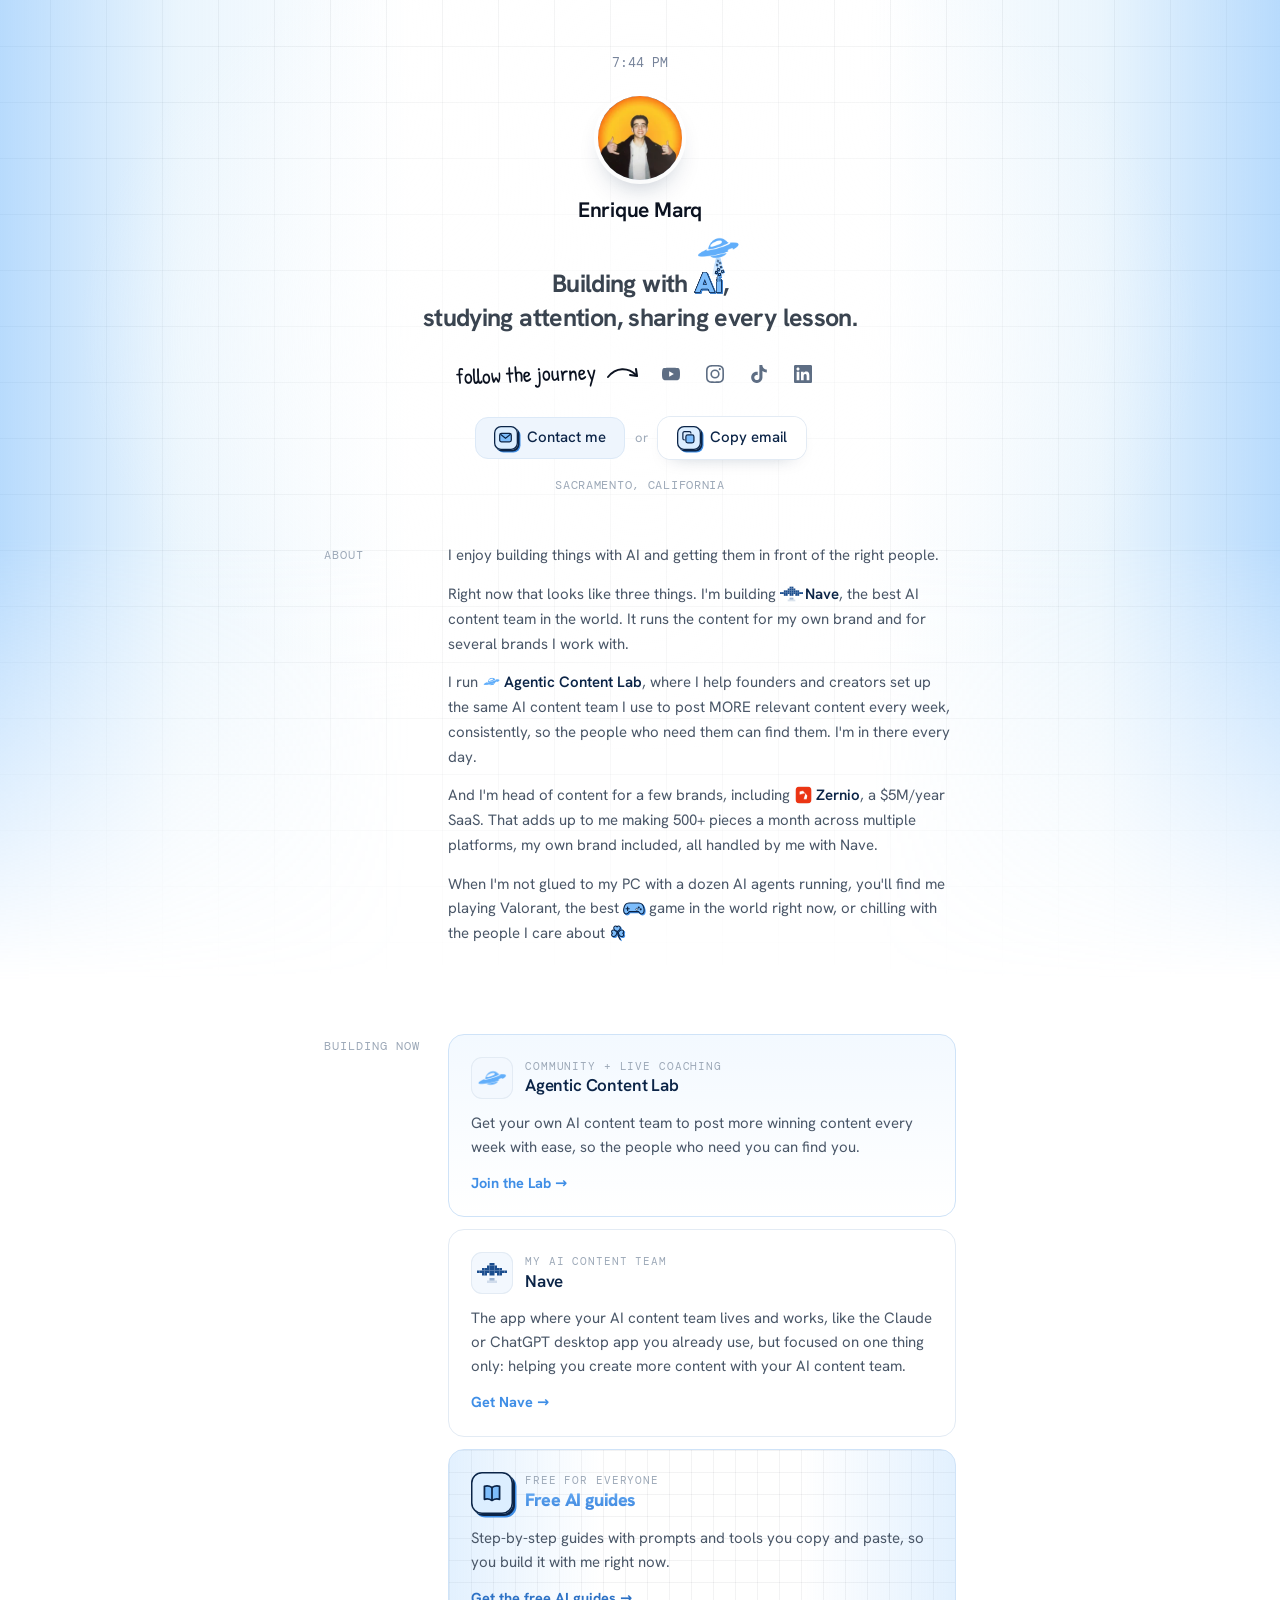
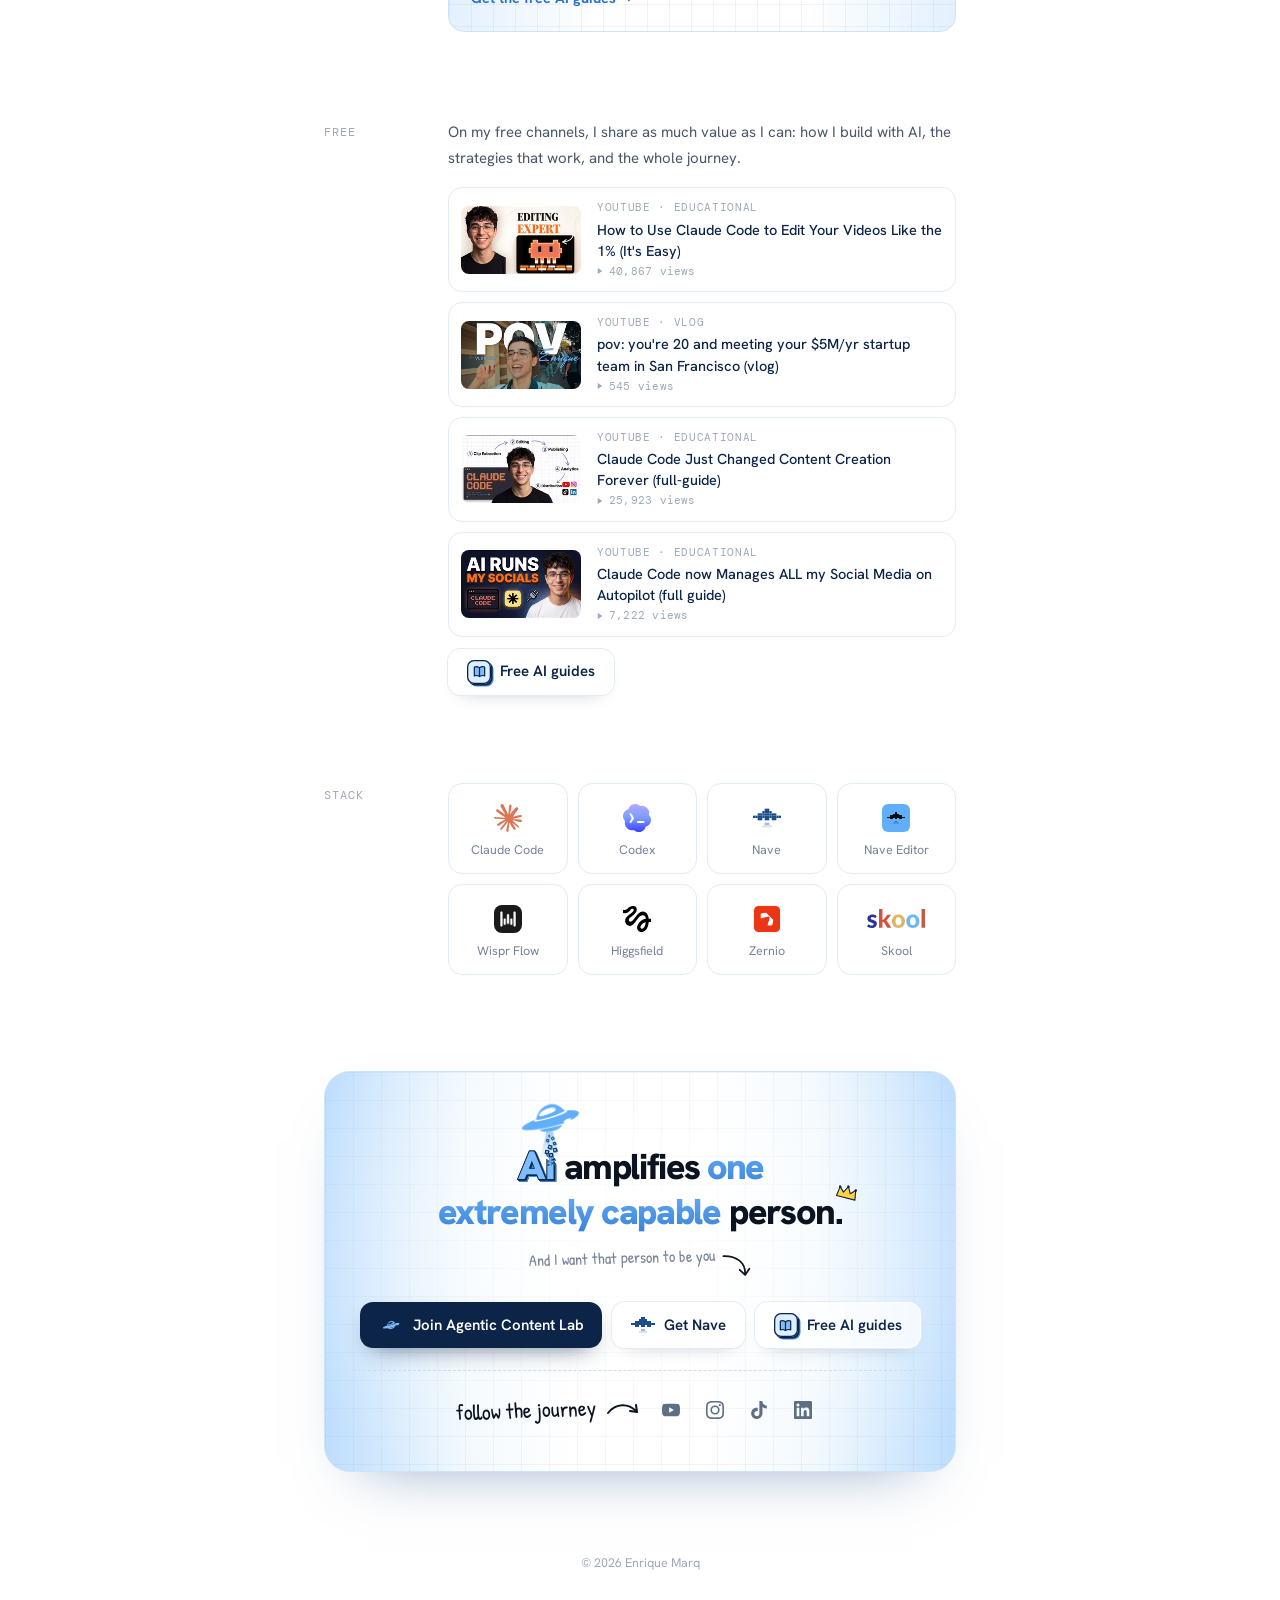
==== index.html @ 8b3e426c "enriquemarq.com: the Lab ship takes the I of AI in the closing line too Co-Authored-By: Claude Opus " ====
<!doctype html>
<html lang="en">
<head>
<meta charset="utf-8">
<meta name="viewport" content="width=device-width,initial-scale=1">
<title>Enrique Marq</title>
<meta name="description" content="I build AI content teams that help founders and creators post more winning content, so the people who need them can find them.">
<link rel="canonical" href="https://enriquemarq.com/">
<meta property="og:type" content="website">
<meta property="og:url" content="https://enriquemarq.com/">
<meta property="og:title" content="Enrique Marq">
<meta property="og:description" content="I build AI content teams that help founders and creators post more winning content, so the people who need them can find them.">
<meta property="og:image" content="https://enriquemarq.com/assets/share.jpg">
<meta property="og:image:width" content="1200">
<meta property="og:image:height" content="630">
<meta name="twitter:card" content="summary_large_image">
<meta name="theme-color" content="#E2F0FF">
<link rel="icon" type="image/svg+xml" href="/assets/nave-mark.svg">
<link rel="preload" href="/assets/fonts/hanken-grotesk-var.woff2" as="font" type="font/woff2" crossorigin>
<style>
@font-face{font-family:"Hanken Grotesk";src:url(/assets/fonts/hanken-grotesk-var.woff2) format("woff2");font-weight:100 900;font-display:swap}
@font-face{font-family:"DM Mono";src:url(/assets/fonts/dm-mono-400.woff2) format("woff2");font-weight:400;font-display:swap}
@font-face{font-family:"Patrick Hand";src:url(/assets/fonts/patrick-hand.woff2) format("woff2");font-weight:400;font-display:swap}
:root{--ink:#0B2447;--dark:#0B1220;--text:#4A5768;--soft:#76839A;--faint:#9DA9B8;--line:#E3EBF4;--wash:#F3F8FE;--blue:#3F8EE6;--sky:#7DBDFB;--lab:#61AEFA;
  --sans:"Hanken Grotesk",system-ui,-apple-system,"Segoe UI",Arial,sans-serif;--mono:"DM Mono",ui-monospace,Consolas,monospace;--hand:"Patrick Hand","Segoe Print",cursive}
*{box-sizing:border-box}
html{-webkit-text-size-adjust:100%}
/* his banner's look: a white grid, his blue coming in from both sides, white in the middle */
body{margin:0;color:var(--text);font:400 15px/1.7 var(--sans);-webkit-font-smoothing:antialiased;background:#fff}
.sky{position:absolute;inset:0 0 auto 0;height:980px;pointer-events:none;z-index:-1;
  background:radial-gradient(ellipse 560px 420px at 50% 330px,rgba(255,255,255,.96),rgba(255,255,255,0) 100%),
  linear-gradient(90deg,rgba(125,189,251,.55) 0%,rgba(172,216,247,.25) 14%,rgba(255,255,255,0) 32%,rgba(255,255,255,0) 68%,rgba(172,216,247,.25) 86%,rgba(125,189,251,.55) 100%),
  linear-gradient(rgba(11,18,32,.06) 1px,transparent 1px) 0 -10px/56px 56px,linear-gradient(90deg,rgba(11,18,32,.06) 1px,transparent 1px) -6px 0/56px 56px;
  -webkit-mask-image:linear-gradient(180deg,#000 55%,transparent 100%);mask-image:linear-gradient(180deg,#000 55%,transparent 100%)}
a{color:inherit}
img,svg{display:block}
p{margin:0}
ul{margin:0;padding:0;list-style:none}
h1,h2,h3{margin:0;font-weight:600;color:var(--ink)}
:focus-visible{outline:2px solid var(--blue);outline-offset:3px;border-radius:8px}
.skip{position:absolute;left:-999px;top:8px;background:var(--ink);color:#fff;padding:10px 14px;border-radius:10px;z-index:9}.skip:focus{left:8px}
.wrap{position:relative;max-width:680px;margin:0 auto;padding:52px 24px 40px}
.mono{font-family:var(--mono);font-size:12px;letter-spacing:.06em;text-transform:uppercase}

/* top */
.top{display:flex;flex-direction:column;align-items:center;text-align:center}
.time{min-height:20px;font-family:var(--mono);font-size:13px;color:var(--soft)}
.me{margin-top:22px;width:84px;height:84px;border-radius:50%;overflow:hidden;background:#cfe2f6;box-shadow:0 0 0 4px rgba(255,255,255,.9),0 14px 30px -14px rgba(11,36,71,.45)}
.me img{width:84px;height:84px;object-fit:cover}
.tagline{margin-top:44px;font-size:25px;line-height:1.35;font-weight:700;letter-spacing:-.025em;color:#3A4450;text-wrap:balance}
.tagline .ai{font-size:1.12em}
.tagline br.m{display:none}
.btn-soft{color:var(--ink);background:#EEF5FD;border:1px solid #DCE9F7}
.btn-soft:hover{background:#E3EFFC;transform:translateY(-1px)}
.acts-top .btn{height:42px;font-weight:500}
.acts-top .ico{width:15px;height:15px;fill:none;stroke:currentColor;stroke-width:1.5;stroke-linecap:round;stroke-linejoin:round;color:var(--soft)}
.or{font-size:13px;color:var(--faint)}
.name{margin-top:16px;font-size:21px;line-height:1.3;font-weight:650;letter-spacing:-.01em;color:var(--dark)}

/* the line, with the Lab's ship taking the I of AI apart */
h1.line{margin-top:58px;font-size:40px;font-weight:850;line-height:1.28;letter-spacing:-.04em;color:var(--dark);text-wrap:balance}
h1.line .soft{color:#3A4450;font-weight:750}
.ai{position:relative;display:inline-block;margin-left:.04em;font-size:1.08em;line-height:1}
.x3d{display:inline-block;font-weight:900;letter-spacing:-.005em;line-height:1;color:var(--sky);-webkit-text-stroke:.04em var(--ink);paint-order:stroke fill;
  filter:drop-shadow(.03em .03em 0 #0B2447) drop-shadow(.045em .045em 0 #3F8EE6) drop-shadow(.015em .015em 0 #0B2447)}
.x3d .i{display:inline-block;padding:0 .056em;margin:0 -.056em;-webkit-mask:url("data:image/svg+xml,%3Csvg%20xmlns%3D%22http%3A//www.w3.org/2000/svg%22%20viewBox%3D%220%200%2028%2093%22%20preserveAspectRatio%3D%22none%22%3E%3Cg%20fill%3D%22%23000%22%3E%3Crect%20x%3D%220%22%20y%3D%2246%22%20width%3D%2228%22%20height%3D%2247%22/%3E%3Crect%20x%3D%224%22%20y%3D%2218%22%20width%3D%224%22%20height%3D%224%22/%3E%3Crect%20x%3D%2212%22%20y%3D%2222%22%20width%3D%224%22%20height%3D%224%22/%3E%3Crect%20x%3D%2212%22%20y%3D%2226%22%20width%3D%224%22%20height%3D%224%22/%3E%3Crect%20x%3D%2216%22%20y%3D%2226%22%20width%3D%224%22%20height%3D%224%22/%3E%3Crect%20x%3D%224%22%20y%3D%2230%22%20width%3D%224%22%20height%3D%224%22/%3E%3Crect%20x%3D%2212%22%20y%3D%2230%22%20width%3D%224%22%20height%3D%224%22/%3E%3Crect%20x%3D%224%22%20y%3D%2234%22%20width%3D%224%22%20height%3D%224%22/%3E%3Crect%20x%3D%2212%22%20y%3D%2234%22%20width%3D%224%22%20height%3D%224%22/%3E%3Crect%20x%3D%2216%22%20y%3D%2234%22%20width%3D%224%22%20height%3D%224%22/%3E%3Crect%20x%3D%224%22%20y%3D%2238%22%20width%3D%224%22%20height%3D%224%22/%3E%3Crect%20x%3D%228%22%20y%3D%2238%22%20width%3D%224%22%20height%3D%224%22/%3E%3Crect%20x%3D%2212%22%20y%3D%2238%22%20width%3D%224%22%20height%3D%224%22/%3E%3Crect%20x%3D%2220%22%20y%3D%2238%22%20width%3D%224%22%20height%3D%224%22/%3E%3Crect%20x%3D%224%22%20y%3D%2242%22%20width%3D%224%22%20height%3D%224%22/%3E%3Crect%20x%3D%2212%22%20y%3D%2242%22%20width%3D%224%22%20height%3D%224%22/%3E%3Crect%20x%3D%2216%22%20y%3D%2242%22%20width%3D%224%22%20height%3D%224%22/%3E%3Crect%20x%3D%2220%22%20y%3D%2242%22%20width%3D%224%22%20height%3D%224%22/%3E%3C/g%3E%3C/svg%3E") 0 0/100% 100% no-repeat;mask:url("data:image/svg+xml,%3Csvg%20xmlns%3D%22http%3A//www.w3.org/2000/svg%22%20viewBox%3D%220%200%2028%2093%22%20preserveAspectRatio%3D%22none%22%3E%3Cg%20fill%3D%22%23000%22%3E%3Crect%20x%3D%220%22%20y%3D%2246%22%20width%3D%2228%22%20height%3D%2247%22/%3E%3Crect%20x%3D%224%22%20y%3D%2218%22%20width%3D%224%22%20height%3D%224%22/%3E%3Crect%20x%3D%2212%22%20y%3D%2222%22%20width%3D%224%22%20height%3D%224%22/%3E%3Crect%20x%3D%2212%22%20y%3D%2226%22%20width%3D%224%22%20height%3D%224%22/%3E%3Crect%20x%3D%2216%22%20y%3D%2226%22%20width%3D%224%22%20height%3D%224%22/%3E%3Crect%20x%3D%224%22%20y%3D%2230%22%20width%3D%224%22%20height%3D%224%22/%3E%3Crect%20x%3D%2212%22%20y%3D%2230%22%20width%3D%224%22%20height%3D%224%22/%3E%3Crect%20x%3D%224%22%20y%3D%2234%22%20width%3D%224%22%20height%3D%224%22/%3E%3Crect%20x%3D%2212%22%20y%3D%2234%22%20width%3D%224%22%20height%3D%224%22/%3E%3Crect%20x%3D%2216%22%20y%3D%2234%22%20width%3D%224%22%20height%3D%224%22/%3E%3Crect%20x%3D%224%22%20y%3D%2238%22%20width%3D%224%22%20height%3D%224%22/%3E%3Crect%20x%3D%228%22%20y%3D%2238%22%20width%3D%224%22%20height%3D%224%22/%3E%3Crect%20x%3D%2212%22%20y%3D%2238%22%20width%3D%224%22%20height%3D%224%22/%3E%3Crect%20x%3D%2220%22%20y%3D%2238%22%20width%3D%224%22%20height%3D%224%22/%3E%3Crect%20x%3D%224%22%20y%3D%2242%22%20width%3D%224%22%20height%3D%224%22/%3E%3Crect%20x%3D%2212%22%20y%3D%2242%22%20width%3D%224%22%20height%3D%224%22/%3E%3Crect%20x%3D%2216%22%20y%3D%2242%22%20width%3D%224%22%20height%3D%224%22/%3E%3Crect%20x%3D%2220%22%20y%3D%2242%22%20width%3D%224%22%20height%3D%224%22/%3E%3C/g%3E%3C/svg%3E") 0 0/100% 100% no-repeat}
.fx{position:absolute;right:-.056em;top:-.14em;width:.38em;height:1.3em;pointer-events:none}
.fx .ufo{position:absolute;left:calc(50% - .785em - .03em);top:calc(.28em - .477em - 1.163em);width:1.57em;height:1.57em;background:var(--lab);
  -webkit-mask:url(/assets/voyager-mask.png) center/contain no-repeat;mask:url(/assets/voyager-mask.png) center/contain no-repeat}
.fx .beam{position:absolute;left:calc(50% - .233em - .03em);top:-.225em;width:.466em;height:.645em;clip-path:polygon(32% 0,68% 0,100% 100%,0 100%);
  background:linear-gradient(180deg,rgba(97,174,250,.55),rgba(125,189,251,.32) 60%,rgba(172,216,247,.12))}
.fx i{position:absolute;background:var(--sky);border:.017em solid var(--ink);box-shadow:.017em .017em 0 var(--blue)}
.g{font-weight:900;background:linear-gradient(180deg,#6DB0F6,#3580DA);-webkit-background-clip:text;background-clip:text;color:transparent;padding-right:.04em}
.g{position:relative;display:inline-block;white-space:nowrap}
.g::after{content:"";position:absolute;right:-.44em;top:-.16em;width:.62em;height:.42em;transform:rotate(14deg);
  background:url("data:image/svg+xml,%3Csvg xmlns='http://www.w3.org/2000/svg' viewBox='0 0 44 30'%3E%3Cpath d='M3 26 L6 7 L15 16 L22 3 L29 16 L38 7 L41 26 Z' fill='%23FFD23F' stroke='%230B2447' stroke-width='2.2' stroke-linejoin='round'/%3E%3Ccircle cx='6' cy='7' r='2.6' fill='%230B2447'/%3E%3Ccircle cx='22' cy='3' r='2.6' fill='%230B2447'/%3E%3Ccircle cx='38' cy='7' r='2.6' fill='%230B2447'/%3E%3C/svg%3E") center/contain no-repeat}

.follow{display:flex;align-items:center;gap:10px;margin-top:18px}
.hand{font:400 22px/1 var(--hand);color:var(--dark);transform:rotate(-2deg)}
.hand-arrow{width:34px;height:22px;fill:none;stroke:var(--dark);stroke-width:2;stroke-linecap:round;stroke-linejoin:round}
.social{display:flex;gap:2px}
.social a{display:grid;place-items:center;width:42px;height:42px;border-radius:12px;color:#5E6E84;transition:color .15s,background .15s}
.social a:hover{color:var(--ink);background:rgba(255,255,255,.8)}
.social svg{width:18px;height:18px;fill:currentColor}
.acts{display:flex;align-items:center;justify-content:center;flex-wrap:wrap;gap:10px;margin-top:22px}
.btn{display:inline-flex;align-items:center;gap:9px;height:46px;padding:0 18px;border-radius:13px;font:600 15px/1 var(--sans);text-decoration:none;cursor:pointer;transition:background .15s,box-shadow .15s,transform .15s}
.btn svg{width:15px;height:15px;flex:none}
.btn-main{background:var(--ink);color:#fff;box-shadow:0 10px 24px -12px rgba(11,36,71,.7)}
.btn-main:hover{background:#12315c;transform:translateY(-1px)}
.btn .lab{width:26px;height:18px;flex:none;background:var(--sky);-webkit-mask:url(/assets/voyager-mask.png) center/contain no-repeat;mask:url(/assets/voyager-mask.png) center/contain no-repeat}
.btn .nave{width:24px;height:24px}
.btn-glass{color:var(--ink);background:rgba(255,255,255,.7);border:1px solid rgba(255,255,255,.95);box-shadow:0 0 0 1px var(--line),0 8px 20px -14px rgba(11,36,71,.4);-webkit-backdrop-filter:blur(10px);backdrop-filter:blur(10px)}
.btn-glass:hover{background:#fff;transform:translateY(-1px)}
.btn-glass .ico{fill:none;stroke:currentColor;stroke-width:1.6;stroke-linecap:round;stroke-linejoin:round;color:var(--soft)}
.city{margin-top:16px;color:var(--faint)}

/* sections */
.sec{display:grid;grid-template-columns:96px 1fr;gap:28px;margin-top:88px}
.sec.story{margin-top:48px}
.story .body p{font-size:15px;line-height:1.65}
.sec>h2{padding-top:3px;font:400 12px/1.5 var(--mono);letter-spacing:.08em;text-transform:uppercase;color:var(--faint)}
.sec>.body{min-width:0}
.story p+p{margin-top:14px}
.story b{font-weight:600;color:var(--ink)}
.story a{color:var(--ink);font-weight:600;text-decoration:none}
.story a:hover{color:#2D72C6}
.story b.hl{font-weight:800;color:#2D72C6}
.story .key{margin-top:8px;font-size:19px;line-height:1.45;font-weight:800;letter-spacing:-.01em;color:#2D72C6}
.story .key+p{margin-top:8px}
.story .end{margin-top:18px;font:400 21px/1.2 var(--hand);color:var(--dark)}

.focus{display:grid;gap:12px}
.card{display:block;padding:22px 22px 20px;border:1px solid var(--line);border-radius:16px;background:#fff;text-decoration:none;transition:border-color .15s,box-shadow .15s,transform .15s}
.card:hover{border-color:#C9DDF3;box-shadow:0 14px 30px -20px rgba(11,36,71,.45);transform:translateY(-1px)}
.card.main{border-color:#CFE3F8;background:linear-gradient(180deg,#F3F9FF,#fff)}
.card .hd{display:flex;align-items:center;gap:12px}
.ic{display:grid;place-items:center;width:42px;height:42px;border-radius:11px;background:var(--wash);box-shadow:inset 0 0 0 1px var(--line);flex:none}
.ic-lab::before{content:"";width:30px;height:30px;background:var(--lab);-webkit-mask:url(/assets/voyager-mask.png) center/contain no-repeat;mask:url(/assets/voyager-mask.png) center/contain no-repeat}
.ic-nave img{width:30px;height:30px}
.card h3{font-size:17px;line-height:1.35;letter-spacing:-.01em}
.card .kick{display:block;font:400 11px/1.4 var(--mono);letter-spacing:.08em;text-transform:uppercase;color:var(--faint)}
.card p{margin-top:12px;font-size:15px;line-height:1.6}
.card .go{display:inline-block;margin-top:12px;font-size:14.5px;font-weight:700;color:var(--blue)}

.free p.lead{margin-bottom:16px}
.free .btn{margin-top:16px}
.vids>li+li{margin-top:10px}
.vid{display:grid;grid-template-columns:120px 1fr;gap:16px;align-items:center;padding:12px;border:1px solid var(--line);border-radius:14px;background:#fff;text-decoration:none;transition:border-color .15s,box-shadow .15s,transform .15s}
.vid:hover{border-color:#C9DDF3;box-shadow:0 12px 28px -20px rgba(11,36,71,.45);transform:translateY(-1px)}
.vid img{width:120px;height:68px;object-fit:cover;border-radius:8px;background:var(--wash)}
.vid-t{display:flex;flex-direction:column;gap:3px;min-width:0}
.vid .kick,.vid .views{font:400 11px/1.4 var(--mono);letter-spacing:.06em;text-transform:uppercase;color:var(--faint)}
.vid b{font-weight:500;font-size:14.5px;line-height:1.45;color:var(--ink)}
.vid .views{display:flex;align-items:center;gap:6px;text-transform:none;letter-spacing:.02em}
.vid .views svg{width:6px;height:6px;fill:currentColor}
.note{margin-top:12px;font:400 11.5px/1.5 var(--mono);color:var(--faint)}

.stack{display:grid;grid-template-columns:repeat(4,1fr);gap:10px}
.tool{display:flex;flex-direction:column;align-items:center;gap:10px;padding:20px 6px 15px;border:1px solid var(--line);border-radius:14px;background:#fff;text-align:center}
.tool img{width:28px;height:28px;object-fit:contain}
.tool img.wide{width:58px}
.tool img.rounded{border-radius:8px}
.tool-link{padding:0}
.tool-link a{display:flex;flex-direction:column;align-items:center;gap:10px;width:100%;padding:20px 6px 15px;border-radius:14px;text-decoration:none;transition:background .15s,transform .15s}
.tool-link a:hover{background:#F5FAFF;transform:translateY(-1px)}
.tool-link:hover{border-color:#C9DDF3}
.tool span{font-size:12.5px;line-height:1.3;color:var(--soft)}

.close{margin-top:110px;display:flex;flex-direction:column;align-items:center;text-align:center}
.close h2{font-size:34px;font-weight:850;letter-spacing:-.04em;color:var(--dark);line-height:1.2}
.close p{margin-top:14px;font-size:16px;color:var(--soft)}
.close .acts{margin-top:22px}
footer{margin-top:80px;display:flex;flex-direction:column;align-items:center;gap:12px;text-align:center;font-size:12.5px;line-height:1.7;color:var(--faint)}
footer .btn{height:38px;font-size:13.5px;font-weight:500}

@media (max-width:640px){
  .wrap{padding:40px 20px 32px}
  .tagline{font-size:22px;margin-top:40px}
  .tagline br.m{display:inline}
  .sec{grid-template-columns:1fr;gap:14px;margin-top:64px}
  .stack{grid-template-columns:repeat(4,1fr);gap:8px}
  .tool{padding:16px 4px 12px}
  .tool.tool-link{padding:0}
  .tool-link a{padding:16px 4px 12px}
  .vid{grid-template-columns:104px 1fr;gap:14px}
  .vid img{width:104px;height:59px}
  .card{padding:18px}
  .close h2{font-size:28px}
}
@media (max-width:480px){
  .acts{flex-direction:column;gap:10px}
  .acts .btn{width:min(100%,300px);justify-content:center}
  .acts-top{flex-direction:row}
  .acts-top .btn{width:auto}
  .follow{gap:4px}
  .hand{font-size:18px}
  .hand-arrow{width:26px}
  .social a{width:38px;height:38px}
}
@media (prefers-reduced-motion:reduce){*{transition:none!important}}

/* logos beside the names in About */
.story a .lg{display:inline-block;width:1.15em;height:1.15em;margin:0 .28em 0 .05em;vertical-align:-.22em;object-fit:contain}
.story a .lg-round{border-radius:5px}
.story a img.lg[src*="nave-mark"]{width:1.5em;height:1.5em;margin:0 .18em 0 0;vertical-align:-.42em}
.lg-lab{background:var(--lab);-webkit-mask:url(/assets/voyager-mask.png) center/contain no-repeat;mask:url(/assets/voyager-mask.png) center/contain no-repeat}
/* Valorant: press the word, his card opens (brought back from the old /me page) */
.peek-host{position:relative}
.peek{all:unset;display:inline-block;cursor:pointer;transition:transform .2s cubic-bezier(.2,.8,.2,1.5);-webkit-tap-highlight-color:transparent}
.peek:hover,.peek[aria-expanded="true"]{transform:scale(1.25) rotate(-8deg)}
.peek:focus-visible{outline:2px solid var(--blue);outline-offset:3px;border-radius:4px}
@keyframes dot{0%{box-shadow:0 0 0 0 rgba(255,70,85,.5)}70%,100%{box-shadow:0 0 0 .5em rgba(255,70,85,0)}}
.pop{position:absolute;left:50%;bottom:calc(100% + 14px);z-index:5;width:min(452px,calc(100vw - 32px));padding:18px 18px 16px;background:#fff;border:1.5px solid #0A0D12;border-radius:18px;text-align:left;font:400 15px/1.5 var(--sans);color:#3A4450;box-shadow:7px 7px 0 #FF4655;opacity:0;transform:translate(-50%,8px);transition:opacity .22s ease,transform .25s ease}
.pop.on{opacity:1;transform:translate(-50%,0)}
.pop[hidden]{display:none}
.pop>span{display:block}
.valo-top img{width:auto;height:54px}
.valo-say{margin-top:12px;text-wrap:pretty}
.valo-say+.valo-say{margin-top:8px}
.valo-cast{display:grid!important;grid-template-columns:repeat(4,minmax(0,1fr));gap:7px;margin:12px 0 2px}
.agent{display:grid;justify-items:center;align-content:start;gap:3px;padding:10px 4px;border-radius:14px;background:#F2F8FF;text-align:center}
.agent img{width:64px;height:64px;border-radius:14px;object-fit:cover;margin-bottom:5px}
.agent-clove img{background:linear-gradient(160deg,#4B1D80,#C347C7)}
.agent-omen img{background:linear-gradient(160deg,#433178,#344673)}
.agent-skye img{background:linear-gradient(160deg,#2F4C3A,#6FA27E)}
.agent-hush img{background:linear-gradient(160deg,#7A4FC9,#D36FD0)}
.agent b{font:600 14.5px/1.1 var(--sans);color:#0A0D12}
.agent small{font:500 9px/1.3 var(--mono);letter-spacing:.1em;text-transform:uppercase;color:#5E6874}
.valo-fine{margin-top:12px;font-size:11px;line-height:1.4;color:#7B8794}
@media (max-width:480px){.pop{padding:14px}.valo-cast{gap:5px}.agent img{width:54px;height:54px}}

/* Free: his pillars, then his content by kind */
.pillars{display:grid;grid-template-columns:repeat(3,1fr);gap:8px;margin:4px 0 30px}
.pillars li{padding:14px 14px 13px;border:1px solid var(--line);border-radius:14px;background:linear-gradient(180deg,#F5FAFF,#fff)}
.pillars b{display:block;font-size:14px;line-height:1.3;color:var(--ink);font-weight:700;letter-spacing:-.01em}
.pillars span{display:block;margin-top:5px;font-size:12.5px;line-height:1.45;color:var(--soft)}
.grp+.grp{margin-top:30px}
.grp h3{font-size:16px;letter-spacing:-.01em;color:var(--ink)}
.grp-sub{margin:3px 0 12px;font-size:14px;color:var(--soft)}
.grp .more{margin-top:12px}
@media (max-width:640px){.pillars{grid-template-columns:1fr}}

/* the free AI guides card: his banner's grid and blues */
.card.guides{position:relative;overflow:hidden;border-color:#CFE3F8;background:
  linear-gradient(90deg,rgba(125,189,251,.22),rgba(255,255,255,0) 30%,rgba(255,255,255,0) 70%,rgba(125,189,251,.22)),
  linear-gradient(rgba(11,18,32,.05) 1px,transparent 1px) 0 0/22px 22px,linear-gradient(90deg,rgba(11,18,32,.05) 1px,transparent 1px) 0 0/22px 22px,#fff}
.card.guides h3{font-size:18px;font-weight:850;letter-spacing:-.025em;background:linear-gradient(180deg,#6DB0F6,#3580DA);-webkit-background-clip:text;background-clip:text;color:transparent}
.ic-guides{background:#DCEEFF;box-shadow:inset 0 0 0 1.5px #0B2447,2px 2px 0 #0B2447,3.5px 3.5px 0 #3F8EE6}
.ic-guides svg{width:22px;height:22px;fill:#7DBDFB;stroke:#0B2447;stroke-width:1.3;stroke-linejoin:round}
.card.guides .go{color:#2D72C6}

/* his own blue emoji, drawn like the 3D type */
.emo{display:inline-block;width:1.45em;height:1em;vertical-align:-.18em;overflow:visible;filter:drop-shadow(1.5px 1.5px 0 #3F8EE6)}
.emo-leaf{width:1.15em;height:1.15em;vertical-align:-.22em}

/* Free AI guides: the guides' own blue 3D book on every button */
.gico{display:inline-grid;place-items:center;width:24px;height:24px;border-radius:7px;background:#DCEEFF;box-shadow:inset 0 0 0 1.3px #0B2447,1.5px 1.5px 0 #0B2447,2.5px 2.5px 0 #3F8EE6;flex:none}
.gico svg{width:15px;height:15px;fill:#7DBDFB;stroke:#0B2447;stroke-width:1.3;stroke-linejoin:round}
/* the close, in his banner's look */
.close{margin-top:96px}
.close-card{position:relative;width:100%;padding:56px 28px 40px;border-radius:26px;border:1px solid #CFE3F8;text-align:center;overflow:hidden;
  background:radial-gradient(ellipse 60% 70% at 50% 45%,rgba(255,255,255,.96),rgba(255,255,255,0)),
  linear-gradient(90deg,rgba(125,189,251,.5),rgba(172,216,247,.18) 22%,rgba(255,255,255,0) 40%,rgba(255,255,255,0) 60%,rgba(172,216,247,.18) 78%,rgba(125,189,251,.5)),
  linear-gradient(rgba(11,18,32,.055) 1px,transparent 1px) 0 0/28px 28px,linear-gradient(90deg,rgba(11,18,32,.055) 1px,transparent 1px) 0 0/28px 28px,#fff;
  box-shadow:0 30px 60px -40px rgba(28,78,142,.55)}
.close h2{font-size:36px;font-weight:850;letter-spacing:-.04em;line-height:1.25;color:var(--dark);text-wrap:balance}
.c3d{font-size:1.1em}
.close h2 .ai{font-size:1.1em}
.close-card{padding-top:72px}
.g2{display:inline;white-space:normal}
.g2::after{display:none}
.crown-me{position:relative;display:inline-block}
.crown-me::after{content:"";position:absolute;right:-.46em;top:-.1em;width:.62em;height:.42em;transform:rotate(14deg);
  background:url("data:image/svg+xml,%3Csvg xmlns='http://www.w3.org/2000/svg' viewBox='0 0 44 30'%3E%3Cpath d='M3 26 L6 7 L15 16 L22 3 L29 16 L38 7 L41 26 Z' fill='%23FFD23F' stroke='%230B2447' stroke-width='2.2' stroke-linejoin='round'/%3E%3Ccircle cx='6' cy='7' r='2.6' fill='%230B2447'/%3E%3Ccircle cx='22' cy='3' r='2.6' fill='%230B2447'/%3E%3Ccircle cx='38' cy='7' r='2.6' fill='%230B2447'/%3E%3C/svg%3E") center/contain no-repeat}
.close-hand{display:inline-flex;align-items:flex-start;gap:6px;margin-top:16px;font:400 23px/1.2 var(--hand);color:var(--dark);transform:rotate(-1.5deg)}
.close-arrow{width:30px;height:28px;margin-top:6px;fill:none;stroke:var(--dark);stroke-width:2;stroke-linecap:round;stroke-linejoin:round}
.close-card .acts{margin-top:20px}
@media (max-width:640px){.close-card{padding:44px 18px 30px}.close h2{font-size:28px}.close-hand{font-size:20px}}
.follow-close{justify-content:center;margin-top:22px;padding-top:18px;border-top:1px dashed #C9DDF3}
</style>
</head>
<body>
<a class="skip" href="#about">Skip to the page</a>
<svg width="0" height="0" style="position:absolute" aria-hidden="true"><defs>
<symbol id="ship" viewBox="64 96 384 256"><path d="M224 96h64v32h-64zM192 128h128v32H192zM128 160h256v32H128zM64 192h384v32H64zM128 224h64v32h-64zM224 224h64v32h-64zM320 224h64v32h-64z"/><path opacity=".4" d="M224 288h64v32h-64z"/><path opacity=".16" d="M192 320h128v32H192z"/></symbol>
</defs></svg>
<div class="sky" aria-hidden="true"></div>
<main class="wrap">
  <header class="top">
    <p class="time" id="time" aria-label="Enrique's local time in Sacramento"></p>
    <div class="me">
      <picture><source type="image/webp" srcset="/assets/me/enrique-192.webp 2x, /assets/me/enrique-288.webp 3x"><img src="/assets/me/enrique-192.jpg" srcset="/assets/me/enrique-288.jpg 3x" alt="Enrique Marq" width="84" height="84" fetchpriority="high"></picture>
    </div>
    <h1 class="name">Enrique Marq</h1>
    <p class="tagline">Building with <span class="ai"><span class="x3d">A<span class="i">I</span></span><span class="fx" aria-hidden="true"><span class="beam"></span><i style="left:calc(50% + 0.014em - 0.056em);top:0.309em;width:0.112em;height:0.112em;opacity:1;transform:rotate(-8deg)"></i><i style="left:calc(50% + -0.098em - 0.049em);top:0.238em;width:0.098em;height:0.098em;opacity:1;transform:rotate(12deg)"></i><i style="left:calc(50% + 0.112em - 0.049em);top:0.196em;width:0.098em;height:0.098em;opacity:0.95;transform:rotate(-16deg)"></i><i style="left:calc(50% + -0.028em - 0.049em);top:0.112em;width:0.098em;height:0.098em;opacity:0.9;transform:rotate(20deg)"></i><i style="left:calc(50% + 0.084em - 0.042em);top:0.042em;width:0.084em;height:0.084em;opacity:0.85;transform:rotate(-24deg)"></i><i style="left:calc(50% + -0.084em - 0.042em);top:-0.028em;width:0.084em;height:0.084em;opacity:0.75;transform:rotate(28deg)"></i><i style="left:calc(50% + 0.028em - 0.035em);top:-0.084em;width:0.070em;height:0.070em;opacity:0.65;transform:rotate(-32deg)"></i><i style="left:calc(50% + -0.042em - 0.032em);top:-0.147em;width:0.063em;height:0.063em;opacity:0.55;transform:rotate(36deg)"></i><span class="ufo"></span></span></span>,<br> studying attention,<br class="m"> sharing every lesson.</p>
    <div class="follow">
      <span class="hand">follow the journey</span>
      <svg class="hand-arrow" viewBox="0 0 34 22" aria-hidden="true"><path d="M2 14 C 10 4, 22 4, 30 12"/><path d="M24 12 L 31 13 L 30 6"/></svg>
      <nav class="social" aria-label="Follow me">
      <a href="https://www.youtube.com/@enriquemarq-0" aria-label="YouTube"><svg viewBox="0 0 24 24" aria-hidden="true"><path d="M23.498 6.186a3.016 3.016 0 0 0-2.122-2.136C19.505 3.545 12 3.545 12 3.545s-7.505 0-9.377.505A3.017 3.017 0 0 0 .502 6.186C0 8.07 0 12 0 12s0 3.93.502 5.814a3.016 3.016 0 0 0 2.122 2.136c1.871.505 9.376.505 9.376.505s7.505 0 9.377-.505a3.015 3.015 0 0 0 2.122-2.136C24 15.93 24 12 24 12s0-3.93-.502-5.814zM9.545 15.568V8.432L15.818 12l-6.273 3.568z"/></svg></a>
      <a href="https://instagram.com/enriquemarqai" aria-label="Instagram"><svg viewBox="0 0 24 24" aria-hidden="true"><path d="M7.03.084c-1.277.06-2.149.264-2.911.563a5.87 5.87 0 0 0-2.123 1.388A5.88 5.88 0 0 0 .616 4.162c-.296.764-.496 1.637-.552 2.914C.008 8.354-.005 8.764.002 12.023c.006 3.258.02 3.667.082 4.947.061 1.277.264 2.148.564 2.911a5.87 5.87 0 0 0 1.388 2.123 5.88 5.88 0 0 0 2.129 1.38c.763.295 1.636.496 2.913.552 1.277.056 1.688.069 4.946.063 3.258-.006 3.668-.021 4.948-.081 1.28-.061 2.147-.266 2.91-.564a5.88 5.88 0 0 0 2.122-1.388 5.88 5.88 0 0 0 1.38-2.128c.296-.764.497-1.636.552-2.913.056-1.281.069-1.69.063-4.948-.006-3.258-.021-3.667-.082-4.947-.06-1.28-.264-2.148-.563-2.911a5.89 5.89 0 0 0-1.388-2.123A5.87 5.87 0 0 0 19.838.617C19.074.32 18.202.12 16.924.064 15.647.009 15.236-.005 11.977.001 8.718.008 8.31.022 7.03.084m.14 21.693c-1.17-.051-1.805-.245-2.229-.408a3.74 3.74 0 0 1-1.382-.895 3.73 3.73 0 0 1-.9-1.378c-.164-.423-.362-1.058-.417-2.228-.06-1.265-.072-1.644-.079-4.848-.007-3.204.006-3.583.06-4.848.05-1.169.246-1.805.409-2.228.216-.562.476-.96.895-1.382a3.73 3.73 0 0 1 1.378-.9c.423-.165 1.058-.361 2.227-.417 1.266-.06 1.645-.072 4.848-.079 3.203-.007 3.584.005 4.85.061 1.168.05 1.804.244 2.227.408.561.216.96.475 1.382.895.421.42.681.818.9 1.379.166.421.362 1.056.417 2.226.06 1.266.074 1.645.08 4.848.005 3.203-.006 3.583-.061 4.848-.051 1.17-.245 1.805-.408 2.23-.216.56-.476.96-.896 1.38-.419.422-.818.682-1.378.9-.422.166-1.058.362-2.226.418-1.266.06-1.645.072-4.85.079-3.204.007-3.582-.006-4.848-.06M16.953 5.586a1.44 1.44 0 1 0 1.437-1.442 1.44 1.44 0 0 0-1.437 1.442M5.839 12.012a6.161 6.161 0 1 0 12.323-.024 6.162 6.162 0 0 0-12.323.024M8 12.008A4 4 0 1 1 12.008 16 4 4 0 0 1 8 12.008"/></svg></a>
      <a href="https://www.tiktok.com/@enriquemarqai" aria-label="TikTok"><svg viewBox="0 0 24 24" aria-hidden="true"><path d="M12.525.02c1.31-.02 2.61-.01 3.91-.02.08 1.53.63 3.09 1.75 4.17 1.12 1.11 2.7 1.62 4.24 1.79v4.03c-1.44-.05-2.89-.35-4.2-.97-.57-.26-1.1-.59-1.62-.93-.01 2.92.01 5.84-.02 8.75-.08 1.4-.54 2.79-1.35 3.94-1.31 1.92-3.58 3.17-5.91 3.21-1.43.08-2.86-.31-4.08-1.03-2.02-1.19-3.44-3.37-3.65-5.71-.02-.5-.03-1-.01-1.49.18-1.9 1.12-3.72 2.58-4.96 1.66-1.44 3.98-2.13 6.15-1.72.02 1.48-.04 2.96-.04 4.44-.99-.32-2.15-.23-3.02.37-.63.41-1.11 1.04-1.36 1.75-.21.51-.15 1.07-.14 1.61.24 1.64 1.82 3.02 3.5 2.87 1.12-.01 2.19-.66 2.77-1.61.19-.33.4-.67.41-1.06.1-1.79.06-3.57.07-5.36.01-4.03-.01-8.05.02-12.07z"/></svg></a>
      <a href="https://www.linkedin.com/in/enrique-marq-lol/" aria-label="LinkedIn"><svg viewBox="0 0 24 24" aria-hidden="true"><path d="M20.447 20.452h-3.554v-5.569c0-1.328-.027-3.037-1.852-3.037-1.853 0-2.136 1.445-2.136 2.939v5.667H9.351V9h3.414v1.561h.046c.477-.9 1.637-1.85 3.37-1.85 3.601 0 4.267 2.37 4.267 5.455v6.286zM5.337 7.433c-1.144 0-2.063-.926-2.063-2.065 0-1.138.92-2.063 2.063-2.063 1.14 0 2.064.925 2.064 2.063 0 1.139-.925 2.065-2.064 2.065zm1.782 13.019H3.555V9h3.564v11.452zM22.225 0H1.771C.792 0 0 .774 0 1.729v20.542C0 23.227.792 24 1.771 24h20.451C23.2 24 24 23.227 24 22.271V1.729C24 .774 23.2 0 22.222 0h.003z"/></svg></a>
    </nav>
    </div>
    <div class="acts acts-top">
      <a class="btn btn-soft" href="mailto:hey@enriquemarq.com"><span class="gico" aria-hidden="true"><svg viewBox="0 0 16 16"><rect x="1.8" y="3.6" width="12.4" height="9" rx="2"/><path d="M2.6 4.6 8 8.8l5.4-4.2" fill="none"/></svg></span>Contact me</a>
      <span class="or">or</span>
      <a class="btn btn-glass" id="copy" href="mailto:hey@enriquemarq.com" data-email="hey@enriquemarq.com"><span class="gico" aria-hidden="true"><svg viewBox="0 0 16 16"><rect x="5.2" y="5.2" width="8.6" height="8.6" rx="2"/><path d="M10.6 3.8v-.4A1.6 1.6 0 0 0 9 1.8H3.6A1.6 1.6 0 0 0 2 3.4V9a1.6 1.6 0 0 0 1.6 1.6H4" fill="none"/></svg></span><span id="copy-label" aria-live="polite">Copy email</span></a>
    </div>
    <p class="city mono">Sacramento, California</p>
  </header>

  <section class="sec story" id="about" aria-labelledby="journey-h">
    <h2 id="journey-h">About</h2>
    <div class="body">
      <p>I enjoy building things with AI and getting them in front of the right people.</p>
      <p>Right now that looks like three things. I'm building <a href="https://getnave.app"><img class="lg" src="/assets/nave-mark.svg" alt="" width="20" height="20">Nave</a>, the best AI content team in the world. It runs the content for my own brand and for several brands I work with.</p>
      <p>I run <a href="https://www.skool.com/agentic-content-lab/about"><span class="lg lg-lab" aria-hidden="true"></span>Agentic Content Lab</a>, where I help founders and creators set up the same AI content team I use to post MORE relevant content every week, consistently, so the people who need them can find them. I'm in there every day.</p>
      <p>And I'm head of content for a few brands, including <a href="https://zernio.link/enrique" rel="sponsored noopener"><img class="lg lg-round" src="/assets/stack/zernio.png" alt="" width="20" height="20">Zernio</a>, a $5M/year SaaS. That adds up to me making 500+ pieces a month across multiple platforms, my own brand included, all handled by me with Nave.</p>
      <p class="peek-host">When I'm not glued to my PC with a dozen AI agents running, you'll find me playing Valorant, the best <button class="peek" type="button" aria-expanded="false" aria-controls="valo" aria-label="Valorant, my favorite game"><svg class="emo" viewBox="0 0 40 26" aria-hidden="true"><path d="M11 3h18c5.5 0 8.6 4 9.6 10.5.8 5.6-.9 9.5-4.3 9.5-2.6 0-4-1.8-5.4-4.2H11.1C9.7 21.2 8.3 23 5.7 23 2.3 23 .6 19.1 1.4 13.5 2.4 7 5.5 3 11 3z" fill="#7DBDFB" stroke="#0B2447" stroke-width="2" stroke-linejoin="round"/><path d="M8.5 10.5v6M5.5 13.5h6" stroke="#0B2447" stroke-width="2.2" stroke-linecap="round"/><circle cx="29" cy="11" r="1.9" fill="#0B2447"/><circle cx="32.6" cy="14.6" r="1.9" fill="#0B2447"/><circle cx="25.4" cy="14.6" r="1.9" fill="#FFFFFF" stroke="#0B2447" stroke-width="1.2"/></svg></button> game in the world right now, or chilling with the people I care about <svg class="emo emo-leaf" viewBox="0 0 30 30" aria-hidden="true"><g fill="#7DBDFB" stroke="#0B2447" stroke-width="1.8" stroke-linejoin="round"><path d="M15 13c-3.5-1-7.5-3.5-6.6-7.2.8-3 4.6-3 5.6-.6 1-2.4 4.8-2.4 5.6.6.9 3.7-3.1 6.2-4.6 7.2z"/><path d="M14 15c-1 3.5-3.5 7.5-7.2 6.6-3-.8-3-4.6-.6-5.6-2.4-1-2.4-4.8.6-5.6 3.7-.9 6.2 3.1 7.2 4.6z"/><path d="M16 15c1 3.5 3.5 7.5 7.2 6.6 3-.8 3-4.6.6-5.6 2.4-1 2.4-4.8-.6-5.6-3.7-.9-6.2 3.1-7.2 4.6z"/></g><path d="M15 15c.6 4.5 2 8.5 4.5 12" fill="none" stroke="#0B2447" stroke-width="2" stroke-linecap="round"/></svg>
        <span class="pop valo" id="valo" role="tooltip" hidden>
          <span class="valo-top"><img src="/assets/valorant/valorant-logo.svg" alt="Valorant" width="1035" height="697"></span>
          <span class="valo-say">For the ones who don't know what the heck Valorant is: it's kind of like Counter-Strike. Attackers against defenders, five on each team, and every character has their own powers.</span>
          <span class="valo-say">It's incredibly fun to play. I freaking love this game, and I'm super competitive on it. These are my favorite agents to play:</span>
          <span class="valo-cast">
            <span class="agent agent-clove"><img src="/assets/valorant/clove.webp" alt="Clove" width="128" height="128" loading="lazy"><b>Clove</b><small>Controller</small></span>
            <span class="agent agent-omen"><img src="/assets/valorant/omen.webp" alt="Omen" width="128" height="128" loading="lazy"><b>Omen</b><small>Controller</small></span>
            <span class="agent agent-skye"><img src="/assets/valorant/skye.webp" alt="Skye" width="128" height="128" loading="lazy"><b>Skye</b><small>Initiator</small></span>
            <span class="agent agent-hush"><img src="/assets/valorant/hush.webp" alt="Hush" width="128" height="128" loading="lazy"><b>Hush</b><small>Duelist</small></span>
          </span>
          <span class="valo-say">Before this game, by the way, I was a competitive Fortnite player from thirteen to fifteen years old. Then I quit, but I was able to make pretty good money out of it lol.</span>
          <span class="valo-fine">Valorant and its characters belong to Riot Games. This page isn't endorsed by Riot Games.</span>
        </span>
      </p>
    </div>
  </section>

  <section class="sec" id="building" aria-labelledby="building-h">
    <h2 id="building-h">Building now</h2>
    <div class="body focus">
      <a class="card main" href="https://www.skool.com/agentic-content-lab/about">
        <span class="hd"><i class="ic ic-lab" aria-hidden="true"></i><span><span class="kick">Community + live coaching</span><h3>Agentic Content Lab</h3></span></span>
        <p>Get your own AI content team to post more winning content every week with ease, so the people who need you can find you.</p>
        <span class="go">Join the Lab →</span>
      </a>
      <a class="card" href="https://getnave.app">
        <span class="hd"><i class="ic ic-nave" aria-hidden="true"><img src="/assets/nave-mark.svg" alt="" width="30" height="30"></i><span><span class="kick">My AI content team</span><h3>Nave</h3></span></span>
        <p>The app where your AI content team lives and works, like the Claude or ChatGPT desktop app you already use, but focused on one thing only: helping you create more content with your AI content team.</p>
        <span class="go">Get Nave →</span>
      </a>
      <a class="card guides" href="https://getnave.app/guides/">
        <span class="hd"><i class="ic ic-guides" aria-hidden="true"><svg viewBox="0 0 16 16"><path d="M2.5 3.2c1.8-.6 3.6-.4 5.5.8 1.9-1.2 3.7-1.4 5.5-.8v9.4c-1.8-.6-3.6-.4-5.5.8-1.9-1.2-3.7-1.4-5.5-.8z"/><path d="M8 4v9.4"/></svg></i><span><span class="kick">Free for everyone</span><h3>Free AI guides</h3></span></span>
        <p>Step-by-step guides with prompts and tools you copy and paste, so you build it with me right now.</p>
        <span class="go">Get the free AI guides →</span>
      </a>
    </div>
  </section>

  <section class="sec free" id="free" aria-labelledby="free-h">
    <h2 id="free-h">Free</h2>
    <div class="body">
      <p class="lead">On my free channels, I share as much value as I can: how I build with AI, the strategies that work, and the whole journey.</p>
    <!-- media:start (written by scripts/media.mjs from scripts/media.json; edit those, not this block) -->
    <div class="grp" id="vids-all">
      <ul class="vids">
      <!-- one video held in scripts/media.json until it is public on YouTube -->
      <li><a class="vid" href="https://www.youtube.com/watch?v=YWys7qhbylA">
        <picture><source type="image/webp" srcset="assets/media/YWys7qhbylA.webp"><img src="assets/media/YWys7qhbylA.jpg" alt="" width="240" height="135" loading="lazy" decoding="async"></picture>
        <span class="vid-t"><span class="kick">YouTube · Educational</span><b>How to Use Claude Code to Edit Your Videos Like the 1% (It's Easy)</b><span class="views"><svg viewBox="0 0 8 8" aria-hidden="true"><path d="M1 0l6 4-6 4z"/></svg>40,867 views</span></span>
      </a></li>
      <li><a class="vid" href="https://www.youtube.com/watch?v=Uh_XLEkkSRE">
        <picture><source type="image/webp" srcset="assets/media/Uh_XLEkkSRE.webp"><img src="assets/media/Uh_XLEkkSRE.jpg" alt="" width="240" height="135" loading="lazy" decoding="async"></picture>
        <span class="vid-t"><span class="kick">YouTube · Vlog</span><b>pov: you're 20 and meeting your $5M/yr startup team in San Francisco (vlog)</b><span class="views"><svg viewBox="0 0 8 8" aria-hidden="true"><path d="M1 0l6 4-6 4z"/></svg>545 views</span></span>
      </a></li>
      <li><a class="vid" href="https://www.youtube.com/watch?v=GSnKzuy-byk">
        <picture><source type="image/webp" srcset="assets/media/GSnKzuy-byk.webp"><img src="assets/media/GSnKzuy-byk.jpg" alt="" width="240" height="135" loading="lazy" decoding="async"></picture>
        <span class="vid-t"><span class="kick">YouTube · Educational</span><b>Claude Code Just Changed Content Creation Forever (full-guide)</b><span class="views"><svg viewBox="0 0 8 8" aria-hidden="true"><path d="M1 0l6 4-6 4z"/></svg>25,923 views</span></span>
      </a></li>
      <li><a class="vid" href="https://www.youtube.com/watch?v=64TTSZcSR9c">
        <picture><source type="image/webp" srcset="assets/media/64TTSZcSR9c.webp"><img src="assets/media/64TTSZcSR9c.jpg" alt="" width="240" height="135" loading="lazy" decoding="async"></picture>
        <span class="vid-t"><span class="kick">YouTube · Educational</span><b>Claude Code now Manages ALL my Social Media on Autopilot (full guide)</b><span class="views"><svg viewBox="0 0 8 8" aria-hidden="true"><path d="M1 0l6 4-6 4z"/></svg>7,222 views</span></span>
      </a></li>
      </ul>
      <a class="btn btn-glass more" href="https://getnave.app/guides/"><span class="gico" aria-hidden="true"><svg viewBox="0 0 16 16"><path d="M2.5 3.2c1.8-.6 3.6-.4 5.5.8 1.9-1.2 3.7-1.4 5.5-.8v9.4c-1.8-.6-3.6-.4-5.5.8-1.9-1.2-3.7-1.4-5.5-.8z"/><path d="M8 4v9.4"/></svg></span>Free AI guides</a>
    </div>
    <!-- media:end -->
    </div>
  </section>

  <section class="sec" id="stack" aria-labelledby="stack-h">
    <h2 id="stack-h">Stack</h2>
    <ul class="body stack">
      <li class="tool tool-link"><a href="https://www.claude.com/product/claude-code" rel="noopener"><img src="/assets/stack/claude.svg" alt="" width="28" height="28" loading="lazy"><span>Claude Code</span></a></li>
      <li class="tool tool-link"><a href="https://openai.com/codex/" rel="noopener"><img src="/assets/stack/codex.svg" alt="" width="28" height="28" loading="lazy"><span>Codex</span></a></li>
      <li class="tool tool-link"><a href="https://getnave.app" rel="noopener"><img src="/assets/nave-mark.svg" alt="" width="28" height="28" loading="lazy"><span>Nave</span></a></li>
      <li class="tool tool-link"><a href="https://getnave.app" rel="noopener"><img src="/assets/stack/nave-editor.svg" alt="" width="28" height="28" loading="lazy"><span>Nave Editor</span></a></li>
      <li class="tool tool-link"><a href="https://wisprflow.ai/" rel="noopener"><img class="rounded" src="/assets/stack/wispr-flow.png" alt="" width="28" height="28" loading="lazy"><span>Wispr Flow</span></a></li>
      <li class="tool tool-link"><a href="https://higgsfield.ai/" rel="noopener"><img src="/assets/stack/higgsfield.svg" alt="" width="28" height="28" loading="lazy"><span>Higgsfield</span></a></li>
      <li class="tool tool-link"><a href="https://zernio.link/enrique" rel="sponsored noopener"><img src="/assets/stack/zernio.png" alt="" width="28" height="28" loading="lazy"><span>Zernio</span></a></li>
      <li class="tool tool-link"><a href="https://www.skool.com/agentic-content-lab/about" rel="noopener"><img class="wide" src="/assets/stack/skool.svg" alt="" width="58" height="28" loading="lazy"><span>Skool</span></a></li>
    </ul>
  </section>

  <section class="close" aria-labelledby="close-h">
    <div class="close-card">
      <h2 id="close-h"><span class="ai"><span class="x3d">A<span class="i">I</span></span><span class="fx" aria-hidden="true"><span class="beam"></span><i style="left:calc(50% + 0.014em - 0.056em);top:0.309em;width:0.112em;height:0.112em;opacity:1;transform:rotate(-8deg)"></i><i style="left:calc(50% + -0.098em - 0.049em);top:0.238em;width:0.098em;height:0.098em;opacity:1;transform:rotate(12deg)"></i><i style="left:calc(50% + 0.112em - 0.049em);top:0.196em;width:0.098em;height:0.098em;opacity:0.95;transform:rotate(-16deg)"></i><i style="left:calc(50% + -0.028em - 0.049em);top:0.112em;width:0.098em;height:0.098em;opacity:0.9;transform:rotate(20deg)"></i><i style="left:calc(50% + 0.084em - 0.042em);top:0.042em;width:0.084em;height:0.084em;opacity:0.85;transform:rotate(-24deg)"></i><i style="left:calc(50% + -0.084em - 0.042em);top:-0.028em;width:0.084em;height:0.084em;opacity:0.75;transform:rotate(28deg)"></i><i style="left:calc(50% + 0.028em - 0.035em);top:-0.084em;width:0.070em;height:0.070em;opacity:0.65;transform:rotate(-32deg)"></i><i style="left:calc(50% + -0.042em - 0.032em);top:-0.147em;width:0.063em;height:0.063em;opacity:0.55;transform:rotate(36deg)"></i><span class="ufo"></span></span></span> amplifies <span class="g g2">one extremely capable</span> <span class="crown-me">person.</span></h2>
      <p class="close-hand">And I want that person to be you<svg class="close-arrow" viewBox="0 0 34 30" aria-hidden="true"><path d="M3 4 C 18 4, 28 12, 27 25"/><path d="M21 20 L 27 26 L 32 19"/></svg></p>
      <div class="acts">
      <a class="btn btn-main" href="https://www.skool.com/agentic-content-lab/about"><span class="lab" aria-hidden="true"></span>Join Agentic Content Lab</a>
      <a class="btn btn-glass" href="https://getnave.app"><img class="nave" src="/assets/nave-mark.svg" alt="" width="24" height="24">Get Nave</a>
      <a class="btn btn-glass" href="https://getnave.app/guides/"><span class="gico" aria-hidden="true"><svg viewBox="0 0 16 16"><path d="M2.5 3.2c1.8-.6 3.6-.4 5.5.8 1.9-1.2 3.7-1.4 5.5-.8v9.4c-1.8-.6-3.6-.4-5.5.8-1.9-1.2-3.7-1.4-5.5-.8z"/><path d="M8 4v9.4"/></svg></span>Free AI guides</a>
    </div>
      <div class="follow follow-close">
      <span class="hand">follow the journey</span>
      <svg class="hand-arrow" viewBox="0 0 34 22" aria-hidden="true"><path d="M2 14 C 10 4, 22 4, 30 12"/><path d="M24 12 L 31 13 L 30 6"/></svg>
      <nav class="social" aria-label="Follow me">
      <a href="https://www.youtube.com/@enriquemarq-0" aria-label="YouTube"><svg viewBox="0 0 24 24" aria-hidden="true"><path d="M23.498 6.186a3.016 3.016 0 0 0-2.122-2.136C19.505 3.545 12 3.545 12 3.545s-7.505 0-9.377.505A3.017 3.017 0 0 0 .502 6.186C0 8.07 0 12 0 12s0 3.93.502 5.814a3.016 3.016 0 0 0 2.122 2.136c1.871.505 9.376.505 9.376.505s7.505 0 9.377-.505a3.015 3.015 0 0 0 2.122-2.136C24 15.93 24 12 24 12s0-3.93-.502-5.814zM9.545 15.568V8.432L15.818 12l-6.273 3.568z"/></svg></a>
      <a href="https://instagram.com/enriquemarqai" aria-label="Instagram"><svg viewBox="0 0 24 24" aria-hidden="true"><path d="M7.03.084c-1.277.06-2.149.264-2.911.563a5.87 5.87 0 0 0-2.123 1.388A5.88 5.88 0 0 0 .616 4.162c-.296.764-.496 1.637-.552 2.914C.008 8.354-.005 8.764.002 12.023c.006 3.258.02 3.667.082 4.947.061 1.277.264 2.148.564 2.911a5.87 5.87 0 0 0 1.388 2.123 5.88 5.88 0 0 0 2.129 1.38c.763.295 1.636.496 2.913.552 1.277.056 1.688.069 4.946.063 3.258-.006 3.668-.021 4.948-.081 1.28-.061 2.147-.266 2.91-.564a5.88 5.88 0 0 0 2.122-1.388 5.88 5.88 0 0 0 1.38-2.128c.296-.764.497-1.636.552-2.913.056-1.281.069-1.69.063-4.948-.006-3.258-.021-3.667-.082-4.947-.06-1.28-.264-2.148-.563-2.911a5.89 5.89 0 0 0-1.388-2.123A5.87 5.87 0 0 0 19.838.617C19.074.32 18.202.12 16.924.064 15.647.009 15.236-.005 11.977.001 8.718.008 8.31.022 7.03.084m.14 21.693c-1.17-.051-1.805-.245-2.229-.408a3.74 3.74 0 0 1-1.382-.895 3.73 3.73 0 0 1-.9-1.378c-.164-.423-.362-1.058-.417-2.228-.06-1.265-.072-1.644-.079-4.848-.007-3.204.006-3.583.06-4.848.05-1.169.246-1.805.409-2.228.216-.562.476-.96.895-1.382a3.73 3.73 0 0 1 1.378-.9c.423-.165 1.058-.361 2.227-.417 1.266-.06 1.645-.072 4.848-.079 3.203-.007 3.584.005 4.85.061 1.168.05 1.804.244 2.227.408.561.216.96.475 1.382.895.421.42.681.818.9 1.379.166.421.362 1.056.417 2.226.06 1.266.074 1.645.08 4.848.005 3.203-.006 3.583-.061 4.848-.051 1.17-.245 1.805-.408 2.23-.216.56-.476.96-.896 1.38-.419.422-.818.682-1.378.9-.422.166-1.058.362-2.226.418-1.266.06-1.645.072-4.85.079-3.204.007-3.582-.006-4.848-.06M16.953 5.586a1.44 1.44 0 1 0 1.437-1.442 1.44 1.44 0 0 0-1.437 1.442M5.839 12.012a6.161 6.161 0 1 0 12.323-.024 6.162 6.162 0 0 0-12.323.024M8 12.008A4 4 0 1 1 12.008 16 4 4 0 0 1 8 12.008"/></svg></a>
      <a href="https://www.tiktok.com/@enriquemarqai" aria-label="TikTok"><svg viewBox="0 0 24 24" aria-hidden="true"><path d="M12.525.02c1.31-.02 2.61-.01 3.91-.02.08 1.53.63 3.09 1.75 4.17 1.12 1.11 2.7 1.62 4.24 1.79v4.03c-1.44-.05-2.89-.35-4.2-.97-.57-.26-1.1-.59-1.62-.93-.01 2.92.01 5.84-.02 8.75-.08 1.4-.54 2.79-1.35 3.94-1.31 1.92-3.58 3.17-5.91 3.21-1.43.08-2.86-.31-4.08-1.03-2.02-1.19-3.44-3.37-3.65-5.71-.02-.5-.03-1-.01-1.49.18-1.9 1.12-3.72 2.58-4.96 1.66-1.44 3.98-2.13 6.15-1.72.02 1.48-.04 2.96-.04 4.44-.99-.32-2.15-.23-3.02.37-.63.41-1.11 1.04-1.36 1.75-.21.51-.15 1.07-.14 1.61.24 1.64 1.82 3.02 3.5 2.87 1.12-.01 2.19-.66 2.77-1.61.19-.33.4-.67.41-1.06.1-1.79.06-3.57.07-5.36.01-4.03-.01-8.05.02-12.07z"/></svg></a>
      <a href="https://www.linkedin.com/in/enrique-marq-lol/" aria-label="LinkedIn"><svg viewBox="0 0 24 24" aria-hidden="true"><path d="M20.447 20.452h-3.554v-5.569c0-1.328-.027-3.037-1.852-3.037-1.853 0-2.136 1.445-2.136 2.939v5.667H9.351V9h3.414v1.561h.046c.477-.9 1.637-1.85 3.37-1.85 3.601 0 4.267 2.37 4.267 5.455v6.286zM5.337 7.433c-1.144 0-2.063-.926-2.063-2.065 0-1.138.92-2.063 2.063-2.063 1.14 0 2.064.925 2.064 2.063 0 1.139-.925 2.065-2.064 2.065zm1.782 13.019H3.555V9h3.564v11.452zM22.225 0H1.771C.792 0 0 .774 0 1.729v20.542C0 23.227.792 24 1.771 24h20.451C23.2 24 24 23.227 24 22.271V1.729C24 .774 23.2 0 22.222 0h.003z"/></svg></a>
    </nav>
    </div>
    </div>
  </section>

  <footer>
    
    <span>© 2026 Enrique Marq</span>
  </footer>
</main>

<script>
(function(){
  var t=document.getElementById('time');
  try{var f=new Intl.DateTimeFormat('en-US',{hour:'numeric',minute:'2-digit',timeZone:'America/Los_Angeles'});
    var tick=function(){t.textContent=f.format(new Date())};tick();setInterval(tick,20000)}catch(e){}
  var c=document.getElementById('copy'),l=document.getElementById('copy-label');
  if(c&&navigator.clipboard)c.addEventListener('click',function(e){e.preventDefault();
    navigator.clipboard.writeText(c.dataset.email).then(function(){l.textContent='Copied';setTimeout(function(){l.textContent='Copy email'},1800)},function(){location.href=c.href})});
  var pk=document.querySelector('.peek'),pop=document.getElementById('valo');
  if(pk&&pop){var tm,open=function(){clearTimeout(tm);pop.hidden=false;requestAnimationFrame(function(){pop.classList.add('on')});pk.setAttribute('aria-expanded','true')},
    shut=function(){clearTimeout(tm);pop.classList.remove('on');pk.setAttribute('aria-expanded','false');tm=setTimeout(function(){if(!pop.classList.contains('on'))pop.hidden=true},250)},
    later=function(){clearTimeout(tm);tm=setTimeout(shut,180)};
    var hover=window.matchMedia('(hover:hover)').matches;
    if(hover){pk.addEventListener('mouseenter',open);pk.addEventListener('mouseleave',later);pop.addEventListener('mouseenter',function(){clearTimeout(tm)});pop.addEventListener('mouseleave',later)}
    pk.addEventListener('focus',open);pk.addEventListener('blur',later);
    pk.addEventListener('click',function(e){e.stopPropagation();if(!hover){pop.classList.contains('on')?shut():open()}});
    document.addEventListener('click',function(e){if(!pop.contains(e.target)&&e.target!==pk)shut()});
    document.addEventListener('keydown',function(e){if(e.key==='Escape')shut()});}
})();
</script>
</body>
</html>
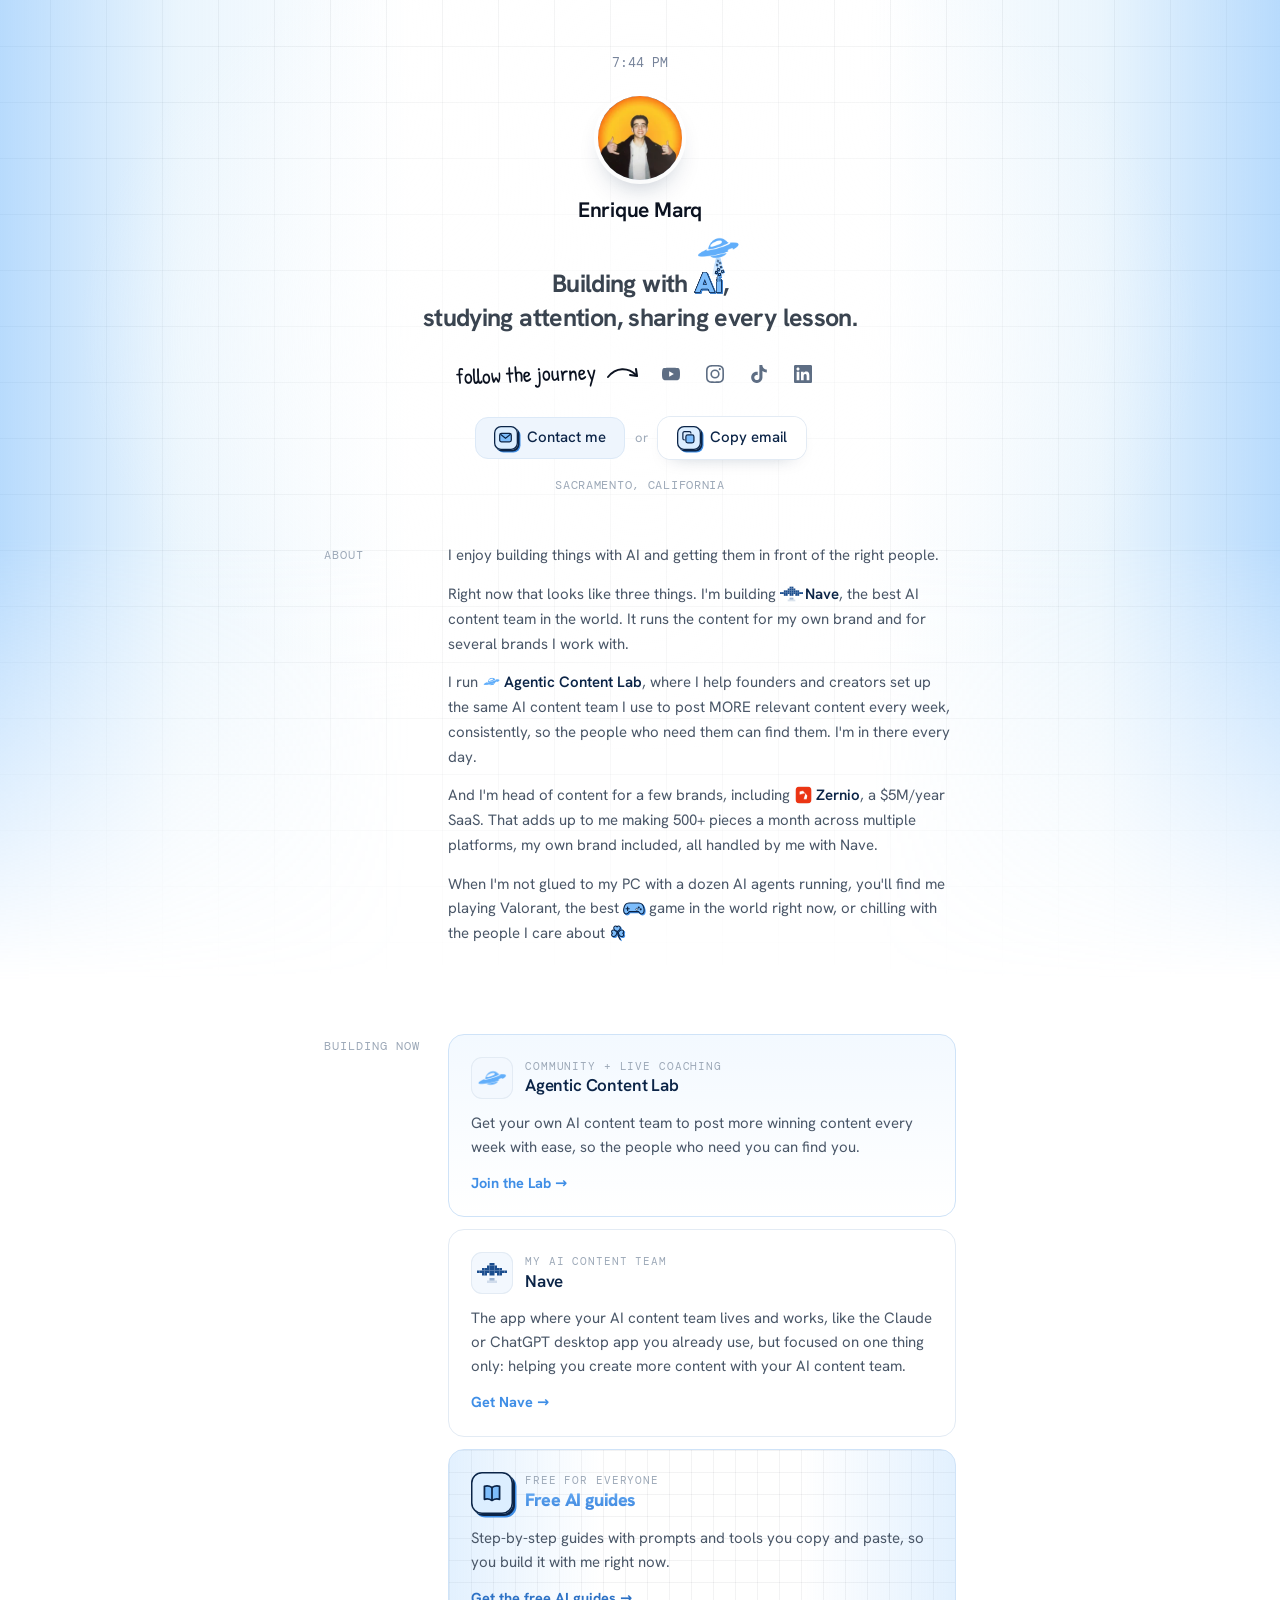
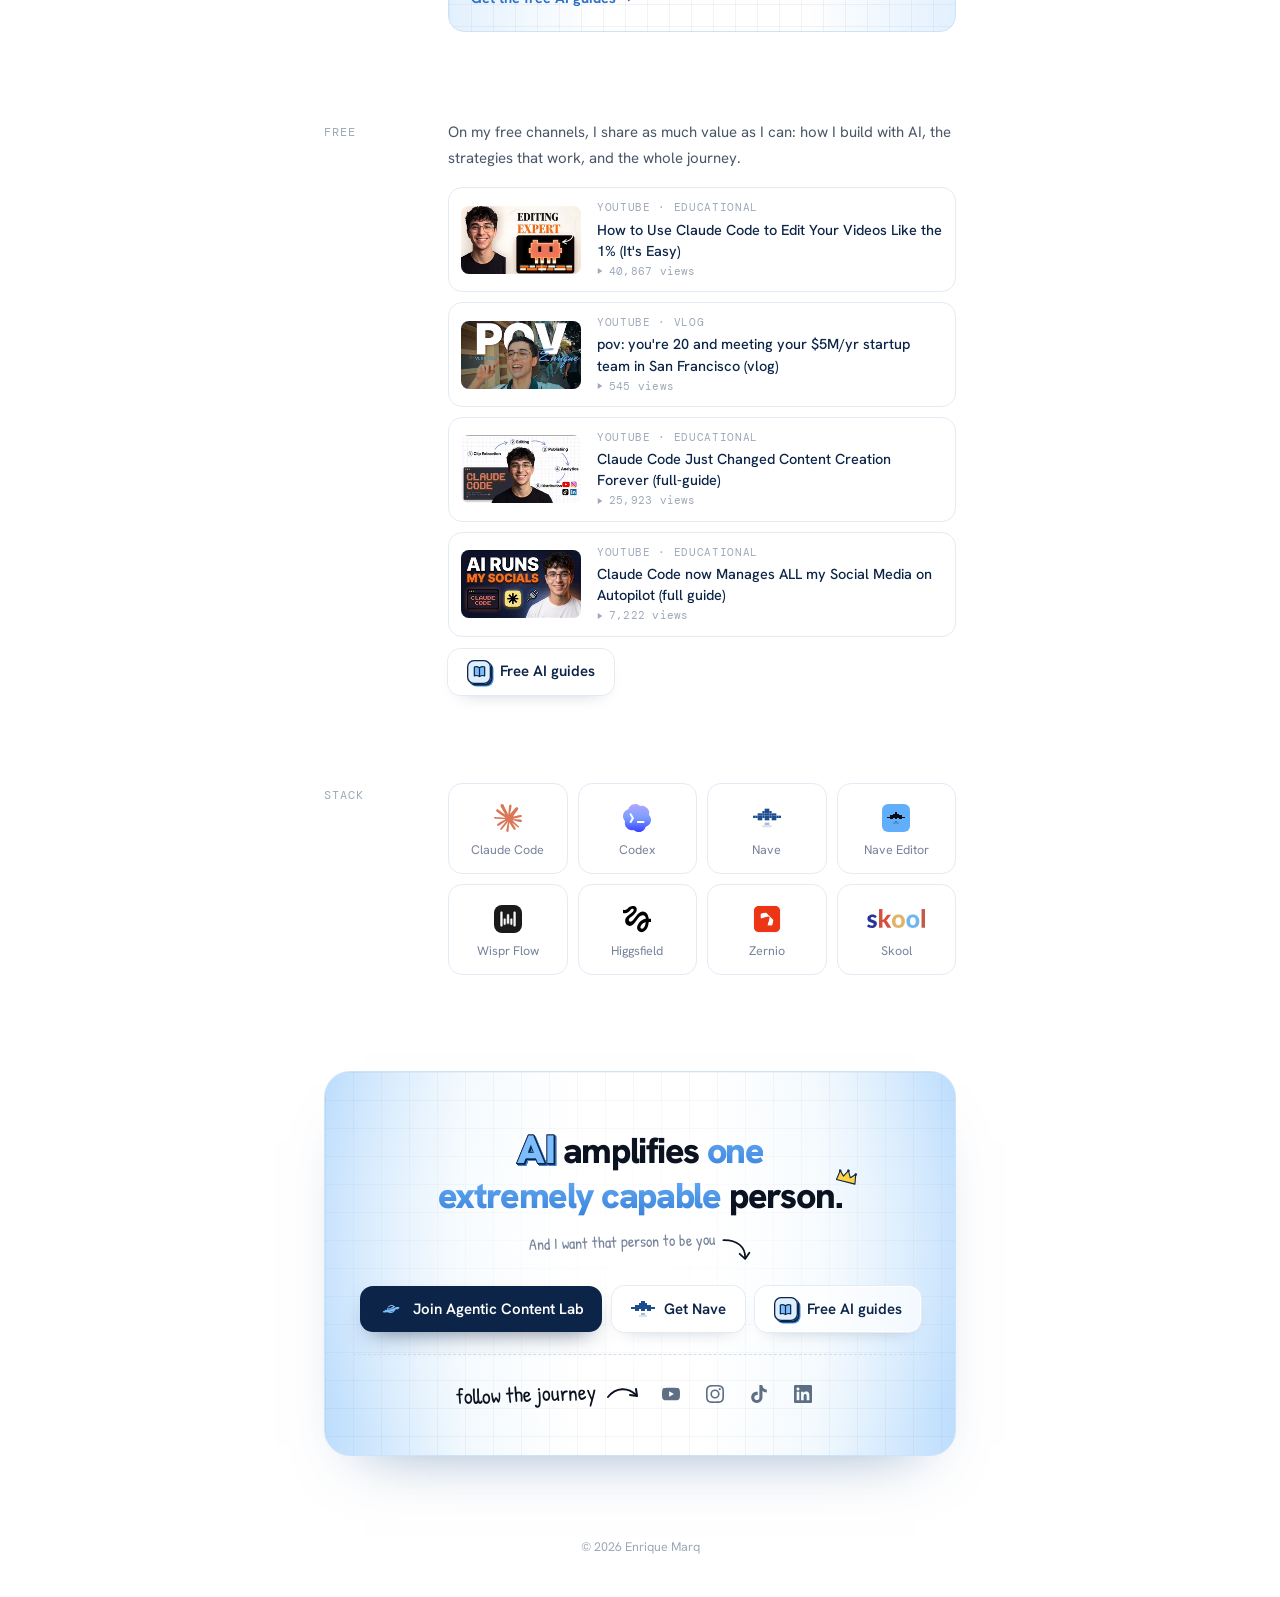
==== commit f973d588: "enriquemarq.com: closing line back without the ship (his word) Co-Authored-By: Claude Opus 5.5 <nore" ====
--- a/index.html
+++ b/index.html
@@ -245,8 +245,6 @@
   box-shadow:0 30px 60px -40px rgba(28,78,142,.55)}
 .close h2{font-size:36px;font-weight:850;letter-spacing:-.04em;line-height:1.25;color:var(--dark);text-wrap:balance}
 .c3d{font-size:1.1em}
-.close h2 .ai{font-size:1.1em}
-.close-card{padding-top:72px}
 .g2{display:inline;white-space:normal}
 .g2::after{display:none}
 .crown-me{position:relative;display:inline-block}
@@ -384,7 +382,7 @@
 
   <section class="close" aria-labelledby="close-h">
     <div class="close-card">
-      <h2 id="close-h"><span class="ai"><span class="x3d">A<span class="i">I</span></span><span class="fx" aria-hidden="true"><span class="beam"></span><i style="left:calc(50% + 0.014em - 0.056em);top:0.309em;width:0.112em;height:0.112em;opacity:1;transform:rotate(-8deg)"></i><i style="left:calc(50% + -0.098em - 0.049em);top:0.238em;width:0.098em;height:0.098em;opacity:1;transform:rotate(12deg)"></i><i style="left:calc(50% + 0.112em - 0.049em);top:0.196em;width:0.098em;height:0.098em;opacity:0.95;transform:rotate(-16deg)"></i><i style="left:calc(50% + -0.028em - 0.049em);top:0.112em;width:0.098em;height:0.098em;opacity:0.9;transform:rotate(20deg)"></i><i style="left:calc(50% + 0.084em - 0.042em);top:0.042em;width:0.084em;height:0.084em;opacity:0.85;transform:rotate(-24deg)"></i><i style="left:calc(50% + -0.084em - 0.042em);top:-0.028em;width:0.084em;height:0.084em;opacity:0.75;transform:rotate(28deg)"></i><i style="left:calc(50% + 0.028em - 0.035em);top:-0.084em;width:0.070em;height:0.070em;opacity:0.65;transform:rotate(-32deg)"></i><i style="left:calc(50% + -0.042em - 0.032em);top:-0.147em;width:0.063em;height:0.063em;opacity:0.55;transform:rotate(36deg)"></i><span class="ufo"></span></span></span> amplifies <span class="g g2">one extremely capable</span> <span class="crown-me">person.</span></h2>
+      <h2 id="close-h"><span class="x3d c3d">AI</span> amplifies <span class="g g2">one extremely capable</span> <span class="crown-me">person.</span></h2>
       <p class="close-hand">And I want that person to be you<svg class="close-arrow" viewBox="0 0 34 30" aria-hidden="true"><path d="M3 4 C 18 4, 28 12, 27 25"/><path d="M21 20 L 27 26 L 32 19"/></svg></p>
       <div class="acts">
       <a class="btn btn-main" href="https://www.skool.com/agentic-content-lab/about"><span class="lab" aria-hidden="true"></span>Join Agentic Content Lab</a>
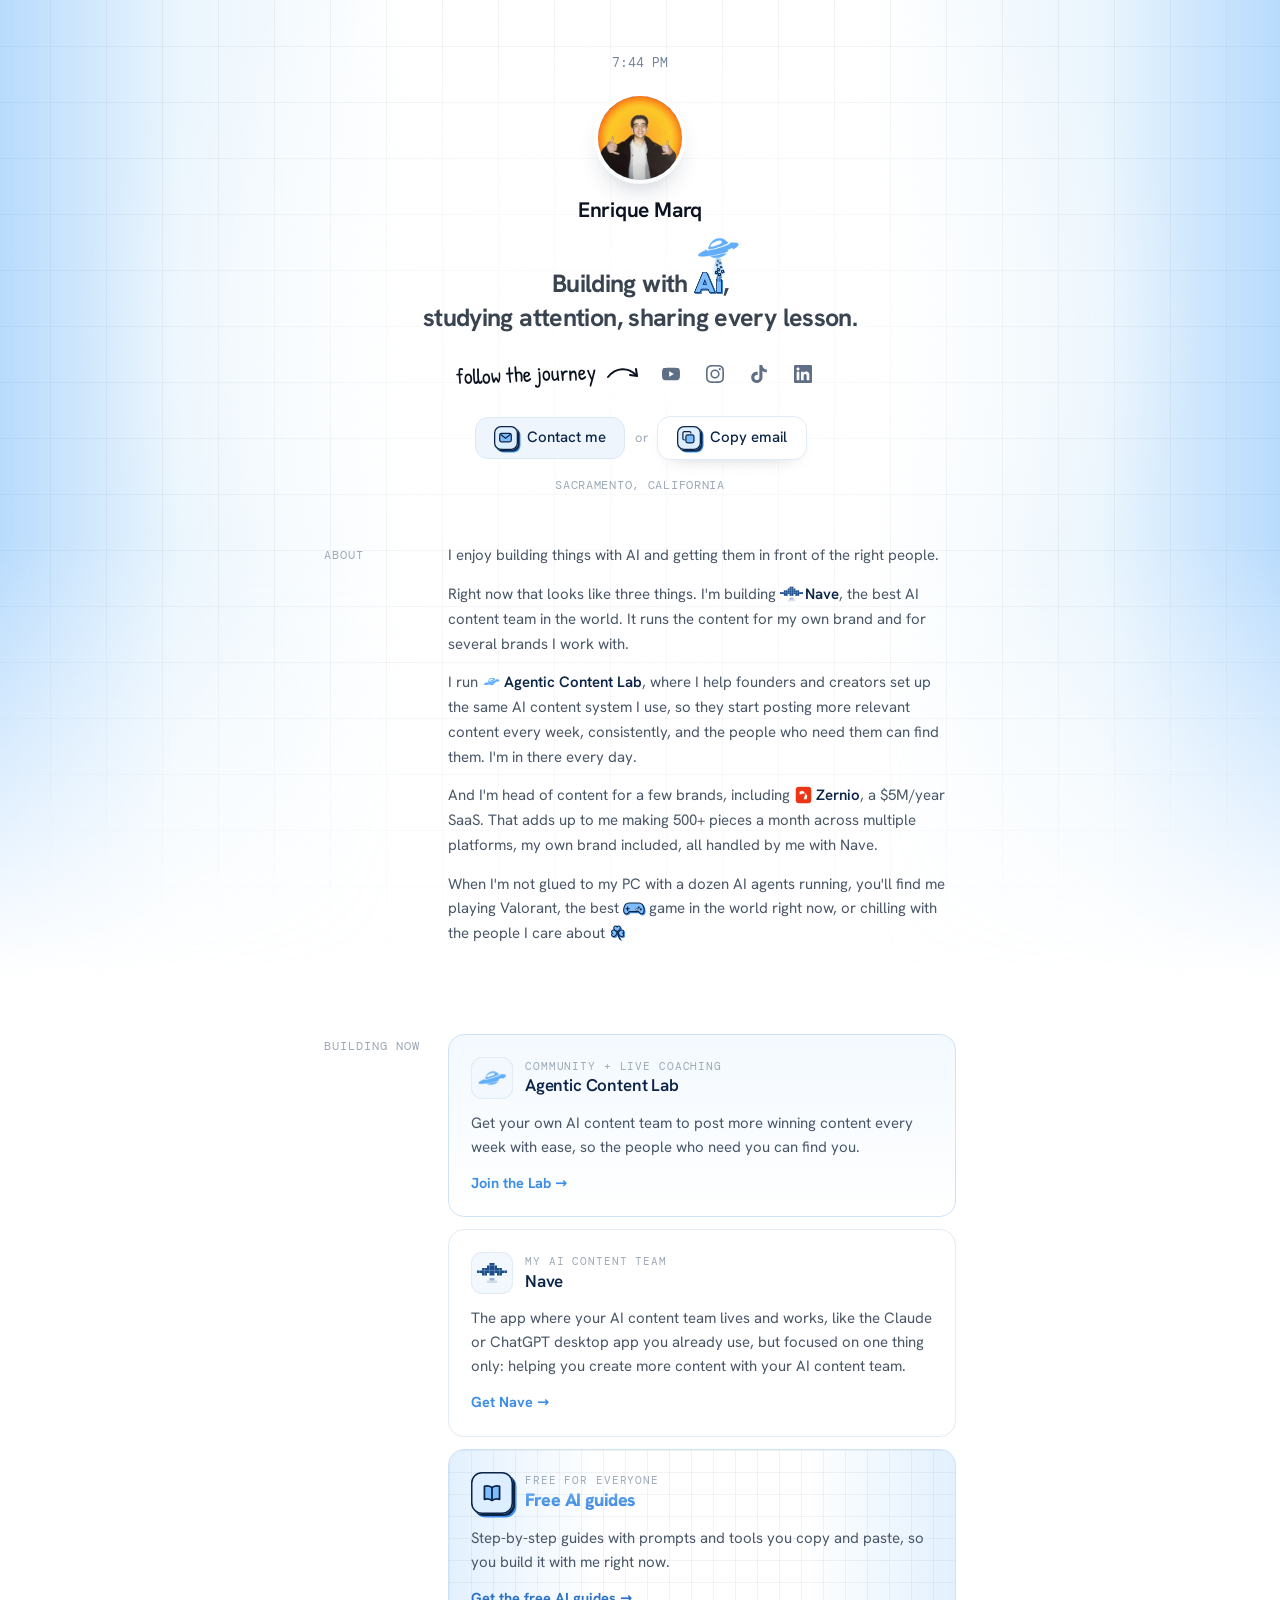
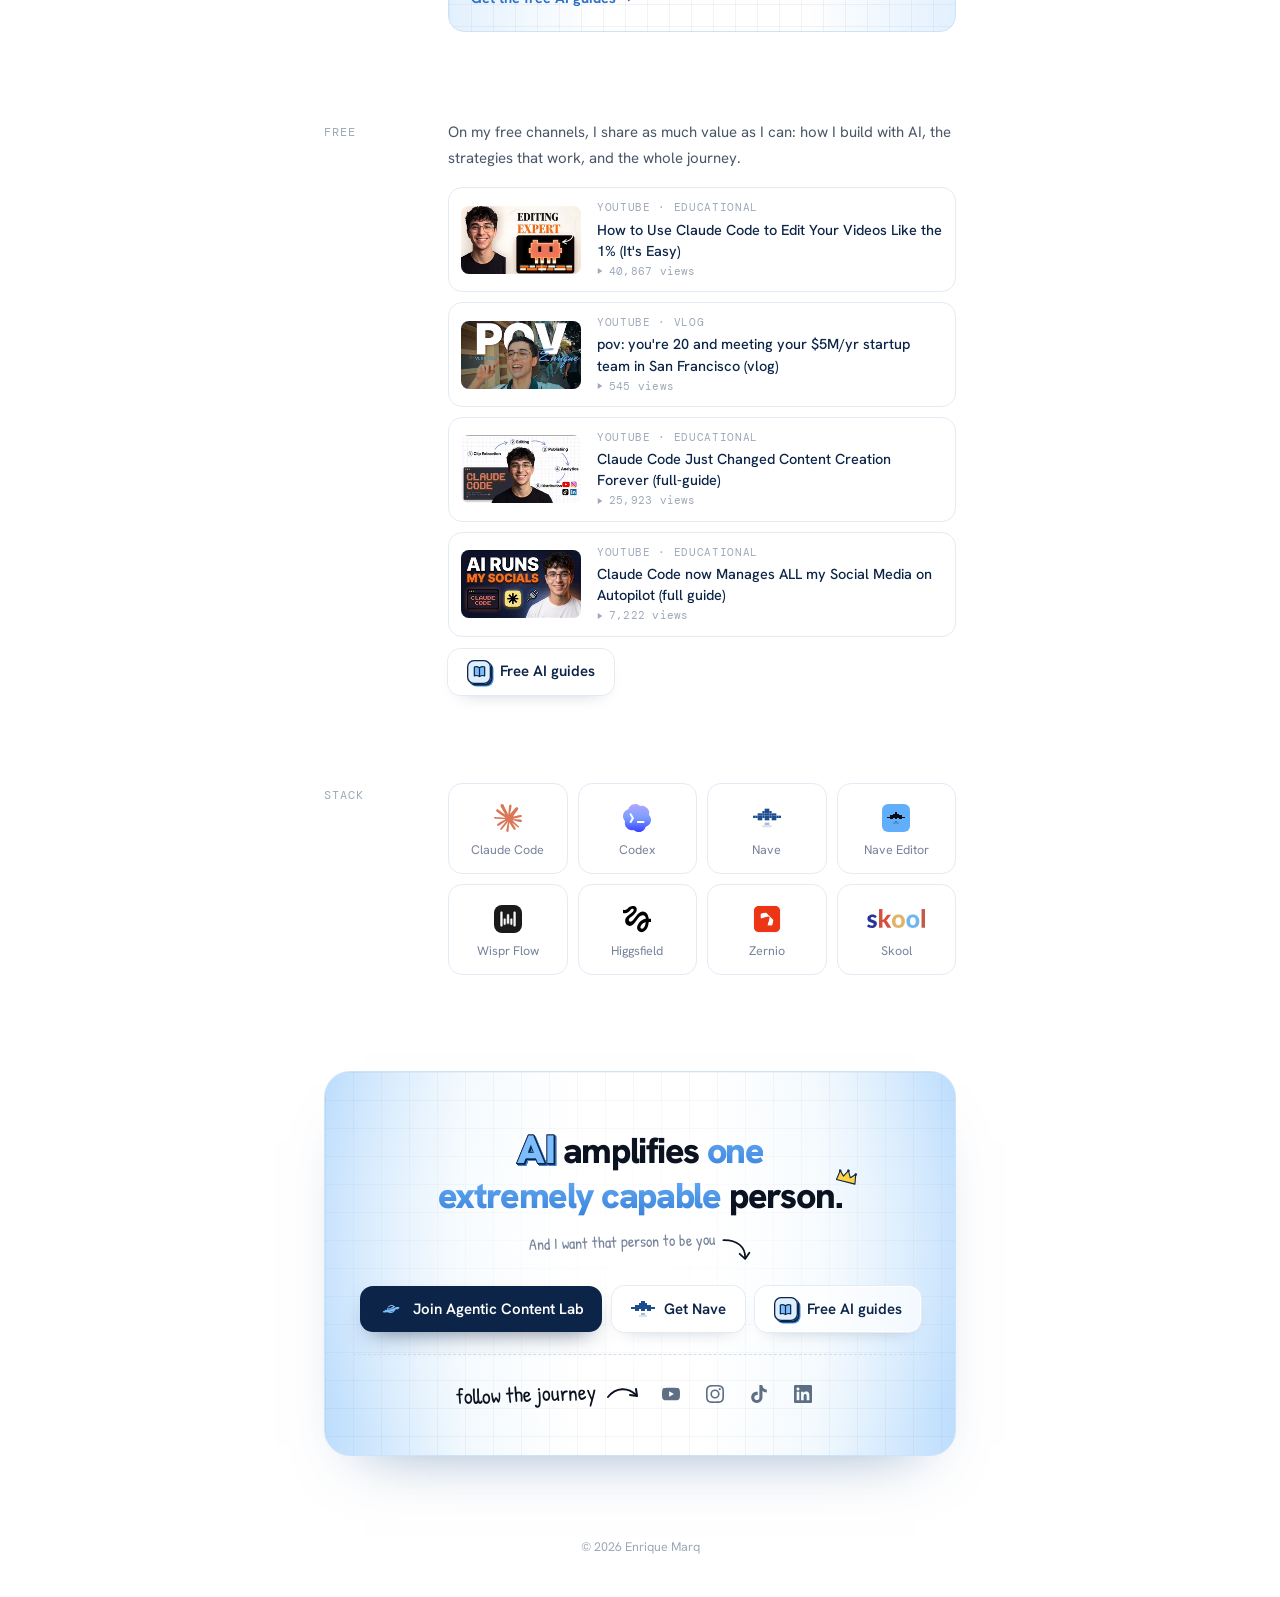
==== commit 2287142e: "enriquemarq.com: the Lab line in his words (the same AI content system I use) Co-Authored-By: Claude" ====
--- a/index.html
+++ b/index.html
@@ -294,7 +294,7 @@
     <div class="body">
       <p>I enjoy building things with AI and getting them in front of the right people.</p>
       <p>Right now that looks like three things. I'm building <a href="https://getnave.app"><img class="lg" src="/assets/nave-mark.svg" alt="" width="20" height="20">Nave</a>, the best AI content team in the world. It runs the content for my own brand and for several brands I work with.</p>
-      <p>I run <a href="https://www.skool.com/agentic-content-lab/about"><span class="lg lg-lab" aria-hidden="true"></span>Agentic Content Lab</a>, where I help founders and creators set up the same AI content team I use to post MORE relevant content every week, consistently, so the people who need them can find them. I'm in there every day.</p>
+      <p>I run <a href="https://www.skool.com/agentic-content-lab/about"><span class="lg lg-lab" aria-hidden="true"></span>Agentic Content Lab</a>, where I help founders and creators set up the same AI content system I use, so they start posting more relevant content every week, consistently, and the people who need them can find them. I'm in there every day.</p>
       <p>And I'm head of content for a few brands, including <a href="https://zernio.link/enrique" rel="sponsored noopener"><img class="lg lg-round" src="/assets/stack/zernio.png" alt="" width="20" height="20">Zernio</a>, a $5M/year SaaS. That adds up to me making 500+ pieces a month across multiple platforms, my own brand included, all handled by me with Nave.</p>
       <p class="peek-host">When I'm not glued to my PC with a dozen AI agents running, you'll find me playing Valorant, the best <button class="peek" type="button" aria-expanded="false" aria-controls="valo" aria-label="Valorant, my favorite game"><svg class="emo" viewBox="0 0 40 26" aria-hidden="true"><path d="M11 3h18c5.5 0 8.6 4 9.6 10.5.8 5.6-.9 9.5-4.3 9.5-2.6 0-4-1.8-5.4-4.2H11.1C9.7 21.2 8.3 23 5.7 23 2.3 23 .6 19.1 1.4 13.5 2.4 7 5.5 3 11 3z" fill="#7DBDFB" stroke="#0B2447" stroke-width="2" stroke-linejoin="round"/><path d="M8.5 10.5v6M5.5 13.5h6" stroke="#0B2447" stroke-width="2.2" stroke-linecap="round"/><circle cx="29" cy="11" r="1.9" fill="#0B2447"/><circle cx="32.6" cy="14.6" r="1.9" fill="#0B2447"/><circle cx="25.4" cy="14.6" r="1.9" fill="#FFFFFF" stroke="#0B2447" stroke-width="1.2"/></svg></button> game in the world right now, or chilling with the people I care about <svg class="emo emo-leaf" viewBox="0 0 30 30" aria-hidden="true"><g fill="#7DBDFB" stroke="#0B2447" stroke-width="1.8" stroke-linejoin="round"><path d="M15 13c-3.5-1-7.5-3.5-6.6-7.2.8-3 4.6-3 5.6-.6 1-2.4 4.8-2.4 5.6.6.9 3.7-3.1 6.2-4.6 7.2z"/><path d="M14 15c-1 3.5-3.5 7.5-7.2 6.6-3-.8-3-4.6-.6-5.6-2.4-1-2.4-4.8.6-5.6 3.7-.9 6.2 3.1 7.2 4.6z"/><path d="M16 15c1 3.5 3.5 7.5 7.2 6.6 3-.8 3-4.6.6-5.6 2.4-1 2.4-4.8-.6-5.6-3.7-.9-6.2 3.1-7.2 4.6z"/></g><path d="M15 15c.6 4.5 2 8.5 4.5 12" fill="none" stroke="#0B2447" stroke-width="2" stroke-linecap="round"/></svg>
         <span class="pop valo" id="valo" role="tooltip" hidden>
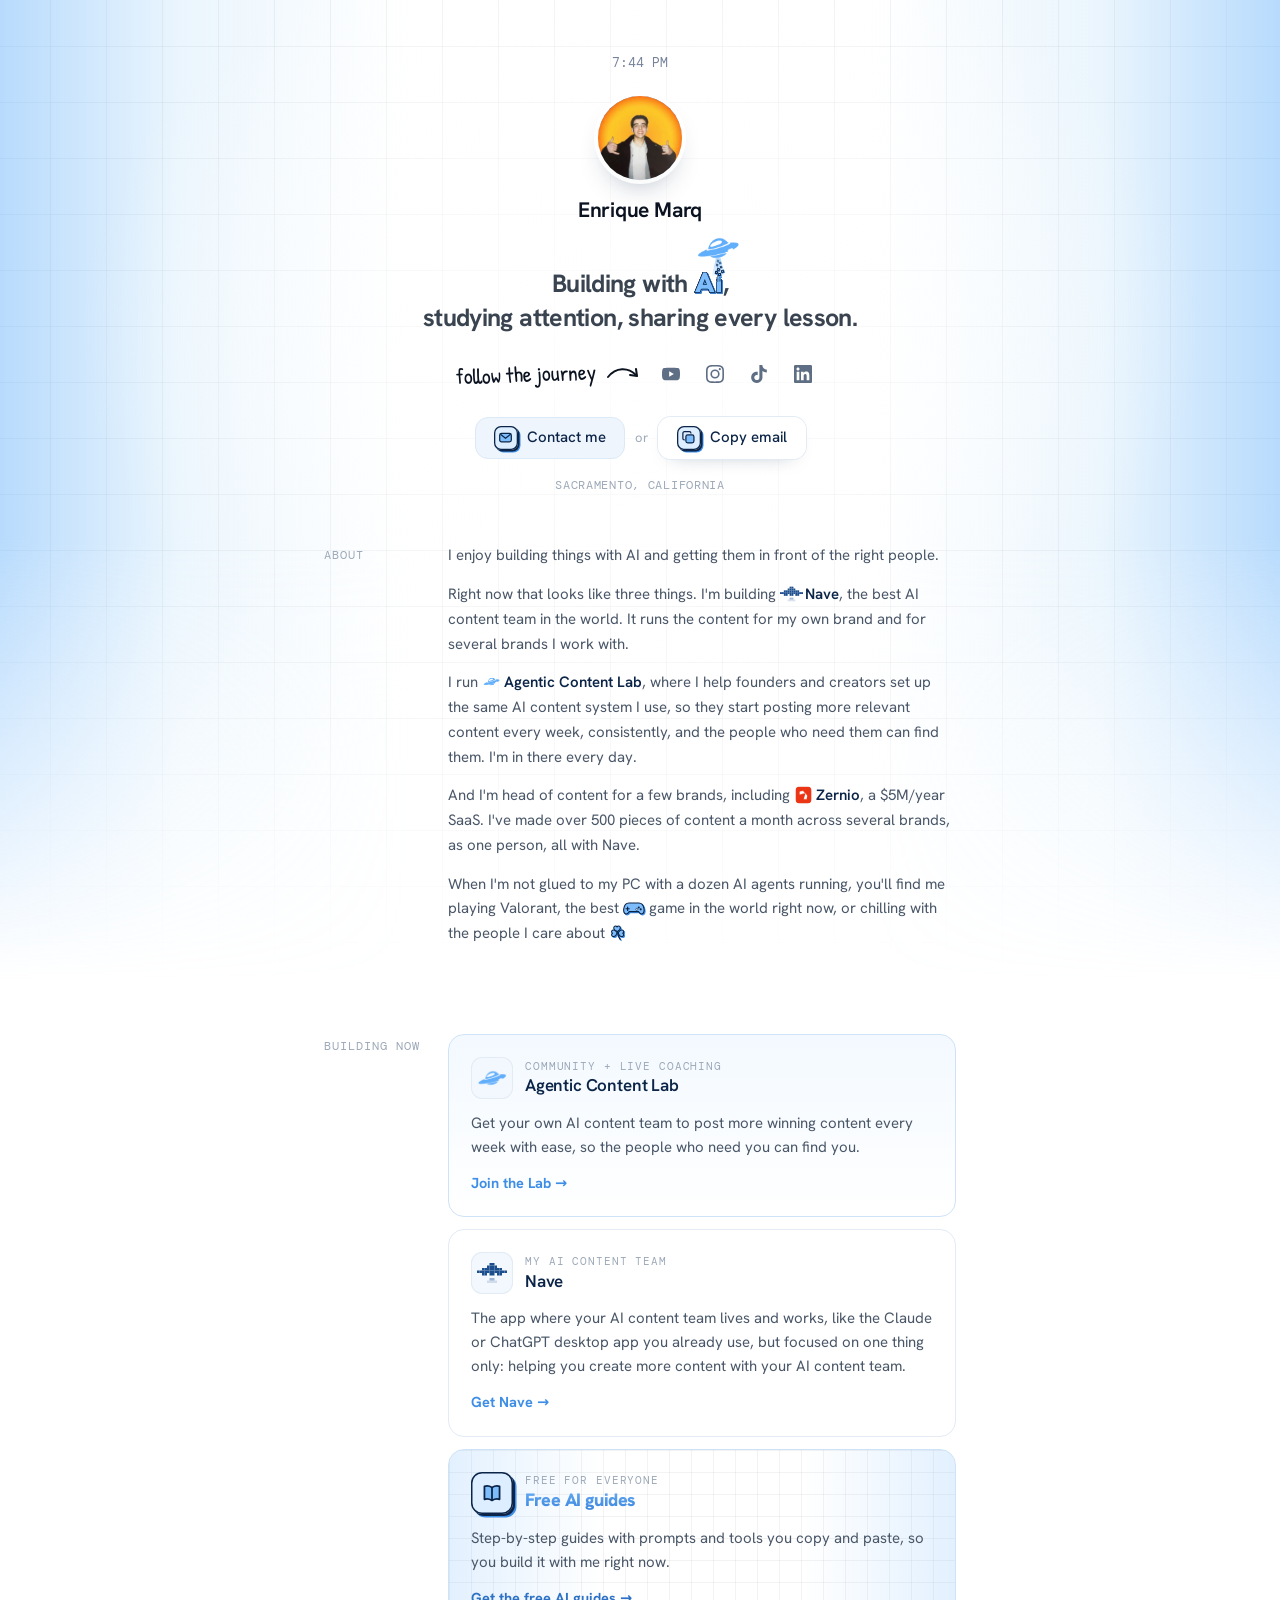
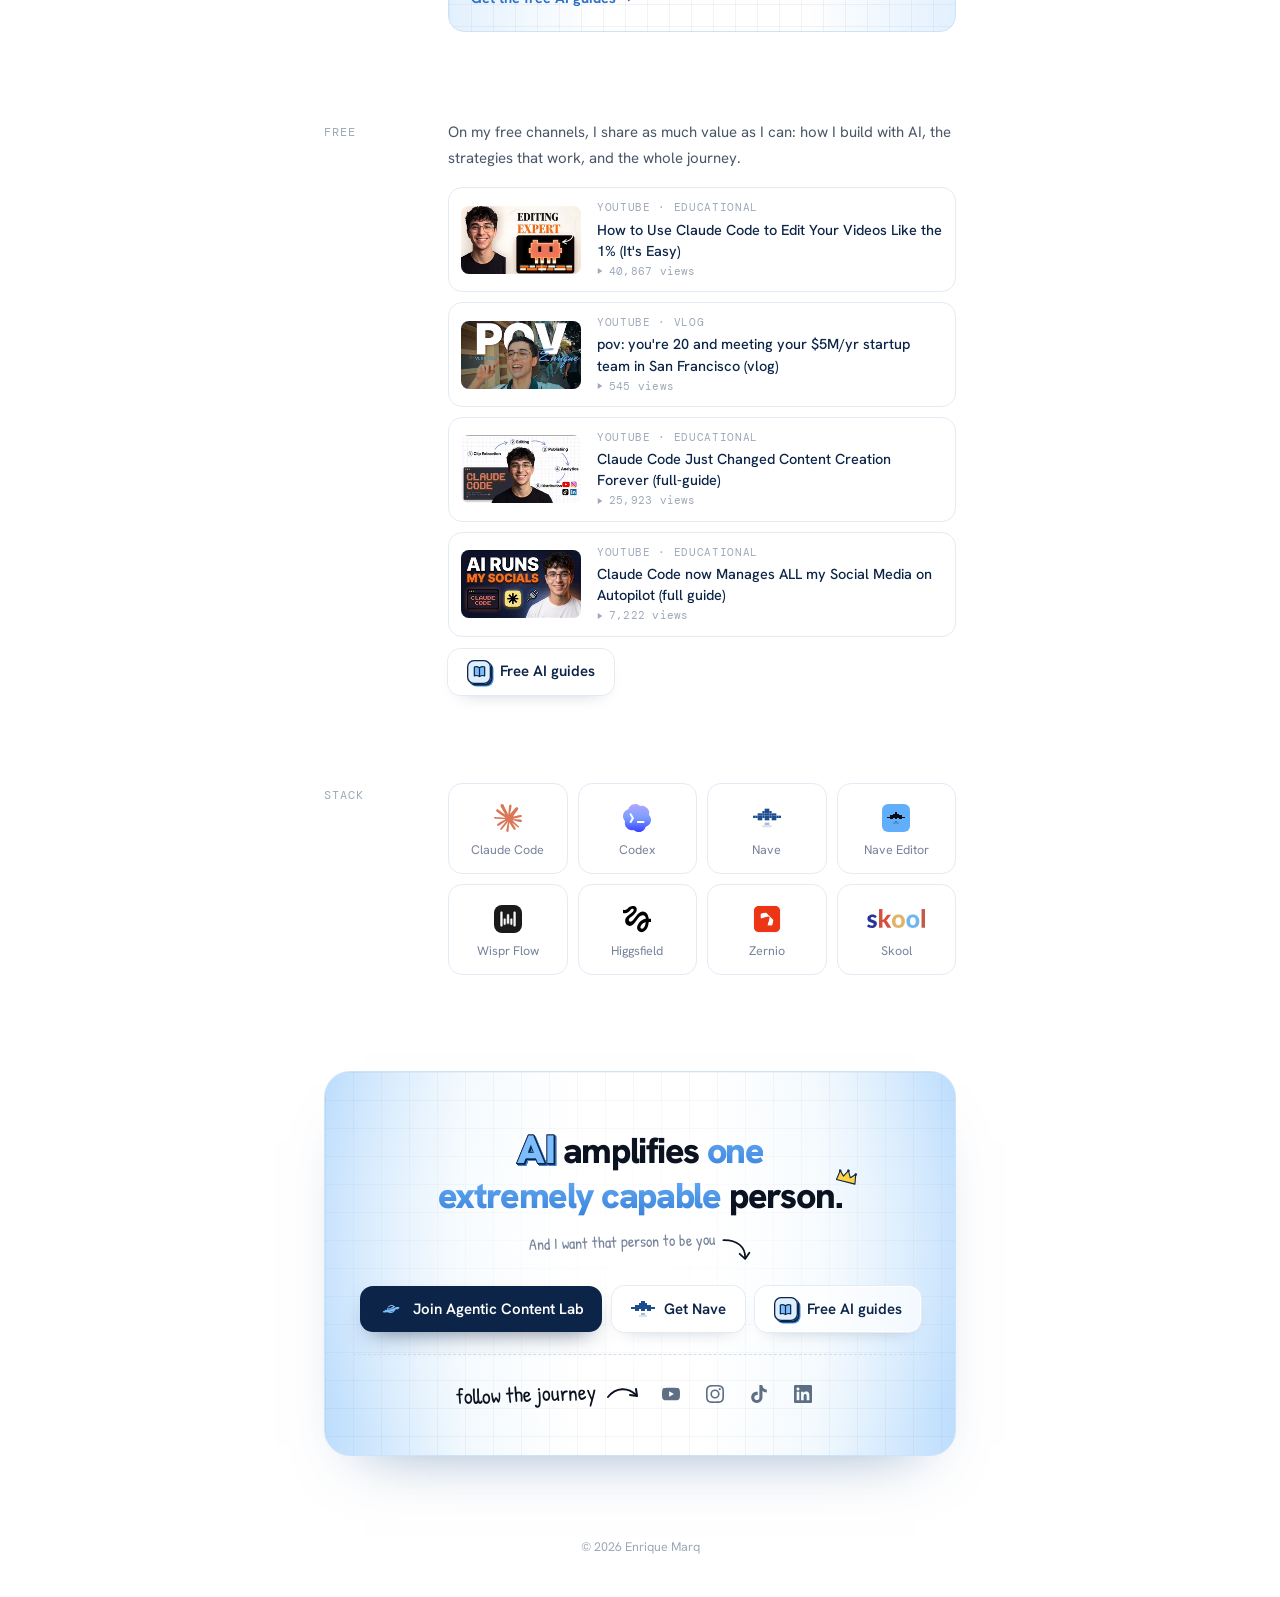
==== commit 488ff54b: "enriquemarq.com: free guide tour (/free/ai-video-editing) and the 500 line in his past-tense wording" ====
--- a/index.html
+++ b/index.html
@@ -255,6 +255,22 @@
 .close-card .acts{margin-top:20px}
 @media (max-width:640px){.close-card{padding:44px 18px 30px}.close h2{font-size:28px}.close-hand{font-size:20px}}
 .follow-close{justify-content:center;margin-top:22px;padding-top:18px;border-top:1px dashed #C9DDF3}
+/* Free resource tour (Nov 7): /free/<slug> opens this page, scrolls it top to bottom, then opens the resource card. Data: /assets/free/resources.json */
+.free-chip{position:fixed;left:50%;bottom:max(18px,env(safe-area-inset-bottom));z-index:40;transform:translateX(-50%);margin:0;height:48px;padding:0 18px 0 14px;white-space:nowrap}
+.free-chip[hidden]{display:none}
+.free-veil{position:fixed;inset:0;z-index:50;display:grid;place-items:center;padding:18px;background:rgba(11,36,71,.28);-webkit-backdrop-filter:blur(6px);backdrop-filter:blur(6px);opacity:0;transition:opacity .35s}
+.free-veil.on{opacity:1}
+.free-veil[hidden]{display:none}
+.free-card{position:relative;width:min(440px,100%);max-height:calc(100dvh - 36px);overflow:auto;padding:18px 18px 16px;border:1px solid var(--line);border-radius:20px;background:#fff;box-shadow:0 30px 70px -24px rgba(11,36,71,.55);text-align:center;transform:translateY(14px) scale(.98);transition:transform .45s cubic-bezier(.2,.8,.2,1)}
+.free-veil.on .free-card{transform:none}
+.free-card img{display:block;width:100%;height:auto;aspect-ratio:16/9;object-fit:cover;border-radius:12px;border:1px solid var(--line)}
+.free-card .kick{margin-top:16px}
+.free-card h2{margin:6px 0 0;font:850 24px/1.15 var(--sans);letter-spacing:-.03em;color:var(--dark)}
+.free-card p{margin:8px auto 0;max-width:30em;font-size:15.5px;line-height:1.55;color:var(--text)}
+.free-card .btn-main{display:flex;justify-content:center;width:100%;height:52px;margin-top:18px;font-size:16px}
+.free-keep{display:inline-flex;align-items:center;justify-content:center;min-height:46px;margin-top:6px;padding:0 14px;border:0;background:none;font:500 14.5px/1 var(--sans);color:var(--soft);cursor:pointer;text-decoration:underline;text-underline-offset:3px}
+.free-keep:hover{color:var(--ink)}
+@media (prefers-reduced-motion:reduce){.free-veil,.free-card{transition:none}}
 </style>
 </head>
 <body>
@@ -295,7 +311,7 @@
       <p>I enjoy building things with AI and getting them in front of the right people.</p>
       <p>Right now that looks like three things. I'm building <a href="https://getnave.app"><img class="lg" src="/assets/nave-mark.svg" alt="" width="20" height="20">Nave</a>, the best AI content team in the world. It runs the content for my own brand and for several brands I work with.</p>
       <p>I run <a href="https://www.skool.com/agentic-content-lab/about"><span class="lg lg-lab" aria-hidden="true"></span>Agentic Content Lab</a>, where I help founders and creators set up the same AI content system I use, so they start posting more relevant content every week, consistently, and the people who need them can find them. I'm in there every day.</p>
-      <p>And I'm head of content for a few brands, including <a href="https://zernio.link/enrique" rel="sponsored noopener"><img class="lg lg-round" src="/assets/stack/zernio.png" alt="" width="20" height="20">Zernio</a>, a $5M/year SaaS. That adds up to me making 500+ pieces a month across multiple platforms, my own brand included, all handled by me with Nave.</p>
+      <p>And I'm head of content for a few brands, including <a href="https://zernio.link/enrique" rel="sponsored noopener"><img class="lg lg-round" src="/assets/stack/zernio.png" alt="" width="20" height="20">Zernio</a>, a $5M/year SaaS. I've made over 500 pieces of content a month across several brands, as one person, all with Nave.</p>
       <p class="peek-host">When I'm not glued to my PC with a dozen AI agents running, you'll find me playing Valorant, the best <button class="peek" type="button" aria-expanded="false" aria-controls="valo" aria-label="Valorant, my favorite game"><svg class="emo" viewBox="0 0 40 26" aria-hidden="true"><path d="M11 3h18c5.5 0 8.6 4 9.6 10.5.8 5.6-.9 9.5-4.3 9.5-2.6 0-4-1.8-5.4-4.2H11.1C9.7 21.2 8.3 23 5.7 23 2.3 23 .6 19.1 1.4 13.5 2.4 7 5.5 3 11 3z" fill="#7DBDFB" stroke="#0B2447" stroke-width="2" stroke-linejoin="round"/><path d="M8.5 10.5v6M5.5 13.5h6" stroke="#0B2447" stroke-width="2.2" stroke-linecap="round"/><circle cx="29" cy="11" r="1.9" fill="#0B2447"/><circle cx="32.6" cy="14.6" r="1.9" fill="#0B2447"/><circle cx="25.4" cy="14.6" r="1.9" fill="#FFFFFF" stroke="#0B2447" stroke-width="1.2"/></svg></button> game in the world right now, or chilling with the people I care about <svg class="emo emo-leaf" viewBox="0 0 30 30" aria-hidden="true"><g fill="#7DBDFB" stroke="#0B2447" stroke-width="1.8" stroke-linejoin="round"><path d="M15 13c-3.5-1-7.5-3.5-6.6-7.2.8-3 4.6-3 5.6-.6 1-2.4 4.8-2.4 5.6.6.9 3.7-3.1 6.2-4.6 7.2z"/><path d="M14 15c-1 3.5-3.5 7.5-7.2 6.6-3-.8-3-4.6-.6-5.6-2.4-1-2.4-4.8.6-5.6 3.7-.9 6.2 3.1 7.2 4.6z"/><path d="M16 15c1 3.5 3.5 7.5 7.2 6.6 3-.8 3-4.6.6-5.6 2.4-1 2.4-4.8-.6-5.6-3.7-.9-6.2 3.1-7.2 4.6z"/></g><path d="M15 15c.6 4.5 2 8.5 4.5 12" fill="none" stroke="#0B2447" stroke-width="2" stroke-linecap="round"/></svg>
         <span class="pop valo" id="valo" role="tooltip" hidden>
           <span class="valo-top"><img src="/assets/valorant/valorant-logo.svg" alt="Valorant" width="1035" height="697"></span>
@@ -428,5 +444,54 @@
     document.addEventListener('keydown',function(e){if(e.key==='Escape')shut()});}
 })();
 </script>
+<script>
+// Free resource tour (Nov 7). /free/<slug> lands here as /?free=<slug> (/free alone: ?free=latest, the newest).
+// A short top-to-bottom tour pauses on who he is, then the resource card opens. Any wheel, touch, key or click stops it
+// at once and leaves the chip to open the card. Reduced motion: no scrolling, the card opens straight away.
+(function(){
+  var q=new URLSearchParams(location.search).get('free'); if(!q) return;
+  fetch('/assets/free/resources.json').then(function(r){return r.json()}).then(function(list){
+    var res=q==='latest'?list[0]:(list.filter(function(x){return x.slug===q})[0]||list[0]); if(!res) return;
+    var esc=function(s){return String(s).replace(/&/g,'&amp;').replace(/</g,'&lt;').replace(/"/g,'&quot;')};
+    var chip=document.createElement('button');chip.type='button';chip.className='btn btn-glass free-chip';
+    chip.innerHTML='<span class="gico" aria-hidden="true"><svg viewBox="0 0 16 16"><path d="M2.5 3.2c1.8-.6 3.6-.4 5.5.8 1.9-1.2 3.7-1.4 5.5-.8v9.4c-1.8-.6-3.6-.4-5.5.8-1.9-1.2-3.7-1.4-5.5-.8z"/><path d="M8 4v9.4"/></svg></span><span>Skip to the free guide</span>';
+    var veil=document.createElement('div');veil.className='free-veil';veil.hidden=true;
+    veil.innerHTML='<div class="free-card" role="dialog" aria-modal="true" aria-labelledby="free-t">'+
+      '<img width="'+res.imgWidth+'" height="'+res.imgHeight+'" alt="'+esc(res.alt)+'">'+
+      '<span class="kick">'+esc(res.kick)+'</span><h2 id="free-t">'+esc(res.title)+'</h2><p>'+esc(res.line)+'</p>'+
+      '<a class="btn btn-main"><span class="lab" aria-hidden="true"></span>'+esc(res.cta)+'</a>'+
+      '<button class="free-keep" type="button">Keep exploring</button></div>';
+    veil.querySelector('img').setAttribute('src',res.img);veil.querySelector('.btn-main').setAttribute('href',res.href);
+    document.body.appendChild(chip);document.body.appendChild(veil);
+    var cta=veil.querySelector('.btn-main'),keep=veil.querySelector('.free-keep'),last=null;
+    var root=document.documentElement,running=true,raf=0,timer=0,was=root.style.scrollBehavior;
+    var open=function(){stop();chip.hidden=true;last=document.activeElement;veil.hidden=false;requestAnimationFrame(function(){veil.classList.add('on')});cta.focus({preventScroll:true})};
+    var close=function(){veil.classList.remove('on');setTimeout(function(){veil.hidden=true},300);chip.hidden=false;chip.lastChild.textContent='The free guide';if(last&&last.focus)last.focus({preventScroll:true})};
+    chip.addEventListener('click',open);keep.addEventListener('click',close);
+    veil.addEventListener('click',function(e){if(e.target===veil)close()});
+    document.addEventListener('keydown',function(e){if(!veil.hidden&&e.key==='Escape')close()});
+    function stop(){if(!running)return;running=false;cancelAnimationFrame(raf);clearTimeout(timer);root.style.scrollBehavior=was;
+      ['wheel','touchstart','keydown','pointerdown'].forEach(function(t){removeEventListener(t,interrupt,true)});
+      if(veil.hidden)chip.lastChild.textContent='Open the free guide'}
+    function interrupt(e){if(e.target&&e.target.closest&&(e.target.closest('.free-chip')||e.target.closest('.free-veil')))return;stop()}
+    if(matchMedia('(prefers-reduced-motion: reduce)').matches){open();return}
+
+    // the tour: stops on his photo and line, About, Building now, Free, and the ONE PERSON close
+    root.style.scrollBehavior='auto';
+    var stops=[['header.top',0,900],['#about',1300,900],['#building',1100,800],['#free',1100,800],['.close',1300,1100]];
+    var targetY=function(sel){var el=document.querySelector(sel);if(!el)return 0;var max=root.scrollHeight-innerHeight;
+      var y=sel==='header.top'?0:el.getBoundingClientRect().top+scrollY-Math.max(24,(innerHeight-el.offsetHeight)/2);return Math.max(0,Math.min(max,y))};
+    var ease=function(t){return t<.5?4*t*t*t:1-Math.pow(-2*t+2,3)/2};
+    ['wheel','touchstart','keydown','pointerdown'].forEach(function(t){addEventListener(t,interrupt,{capture:true,passive:true})});
+    var i=0;
+    function next(){if(!running)return;if(i>=stops.length){open();return}
+      var s=stops[i++],from=scrollY,to=targetY(s[0]),dur=s[1],t0=0;
+      if(!dur||Math.abs(to-from)<4){timer=setTimeout(next,s[2]);return}
+      (function step(ts){if(!running)return;if(!t0)t0=ts;var p=Math.min(1,(ts-t0)/dur);scrollTo(0,from+(to-from)*ease(p));
+        if(p<1)raf=requestAnimationFrame(step);else timer=setTimeout(next,s[2])})(performance.now())}
+    scrollTo(0,0);(document.fonts&&document.fonts.ready?document.fonts.ready:Promise.resolve()).then(function(){timer=setTimeout(next,250)});
+  }).catch(function(){});
+})();
+</script>
 </body>
 </html>
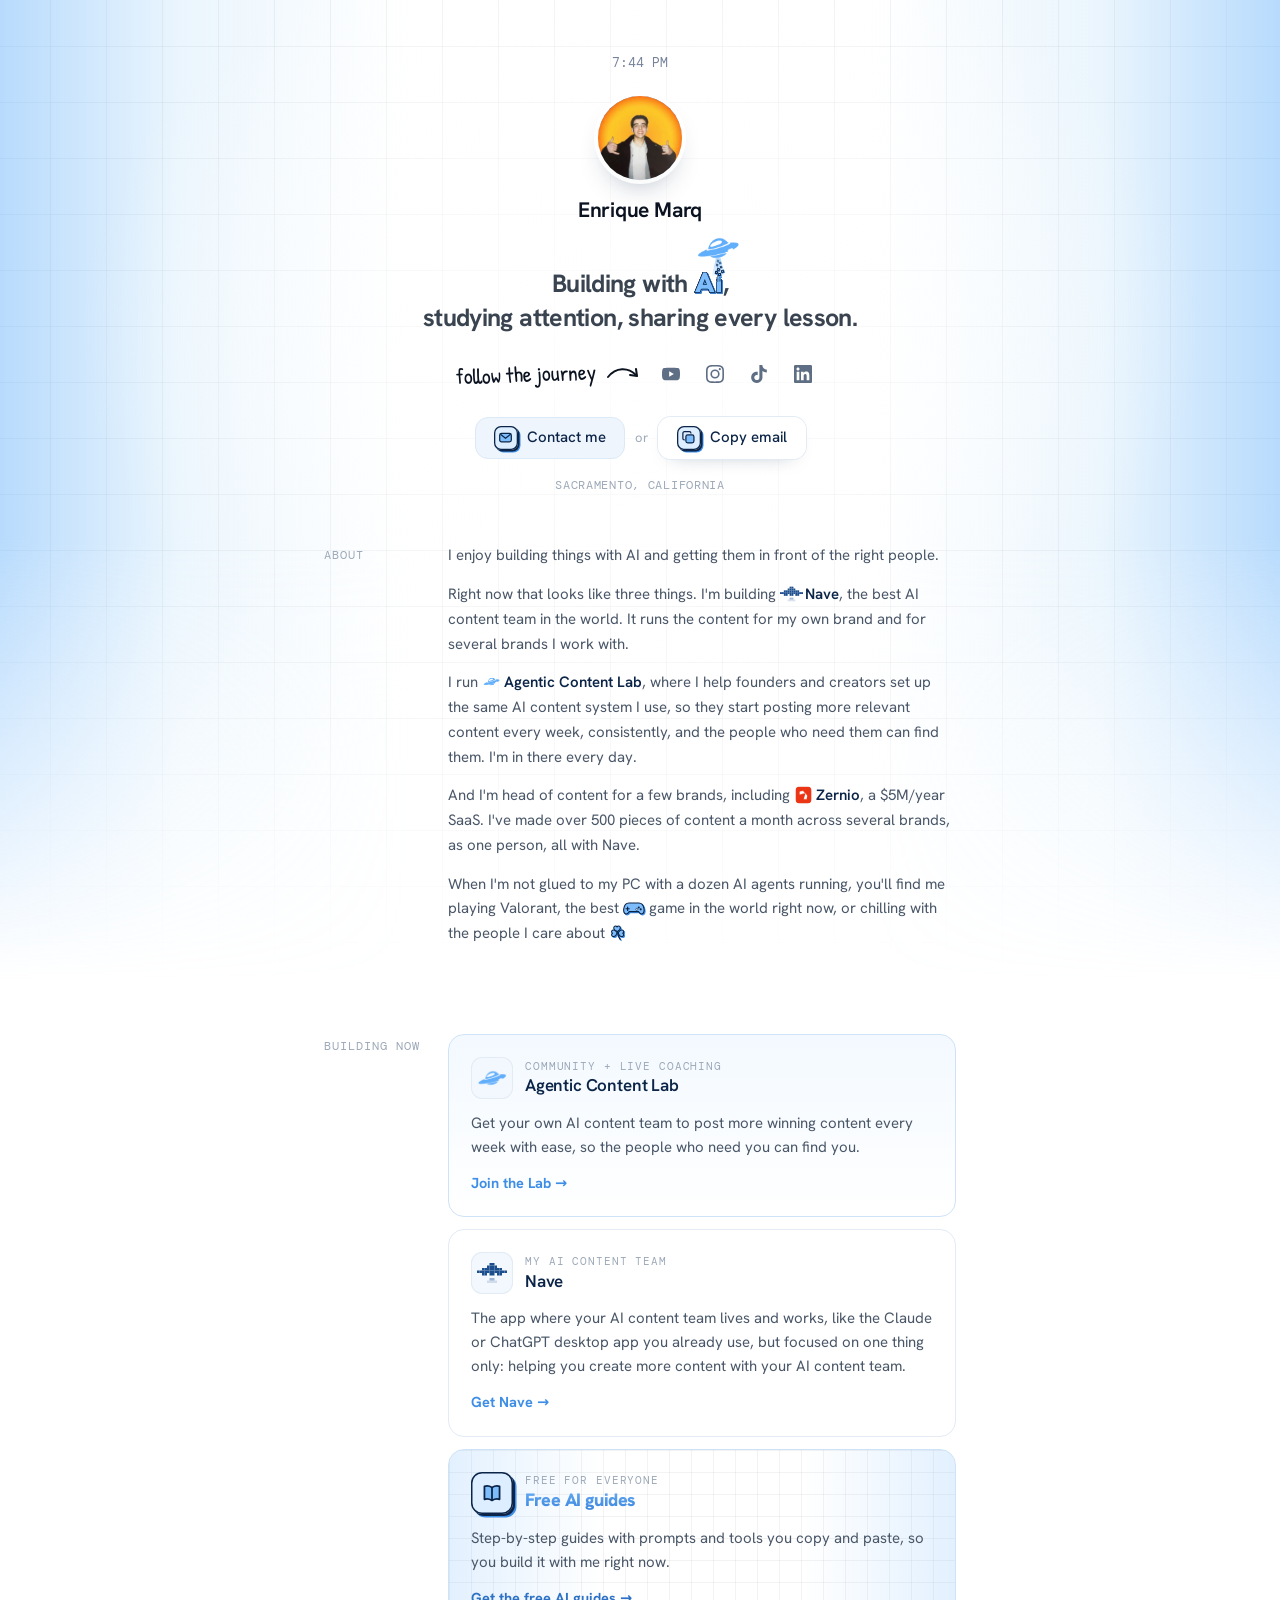
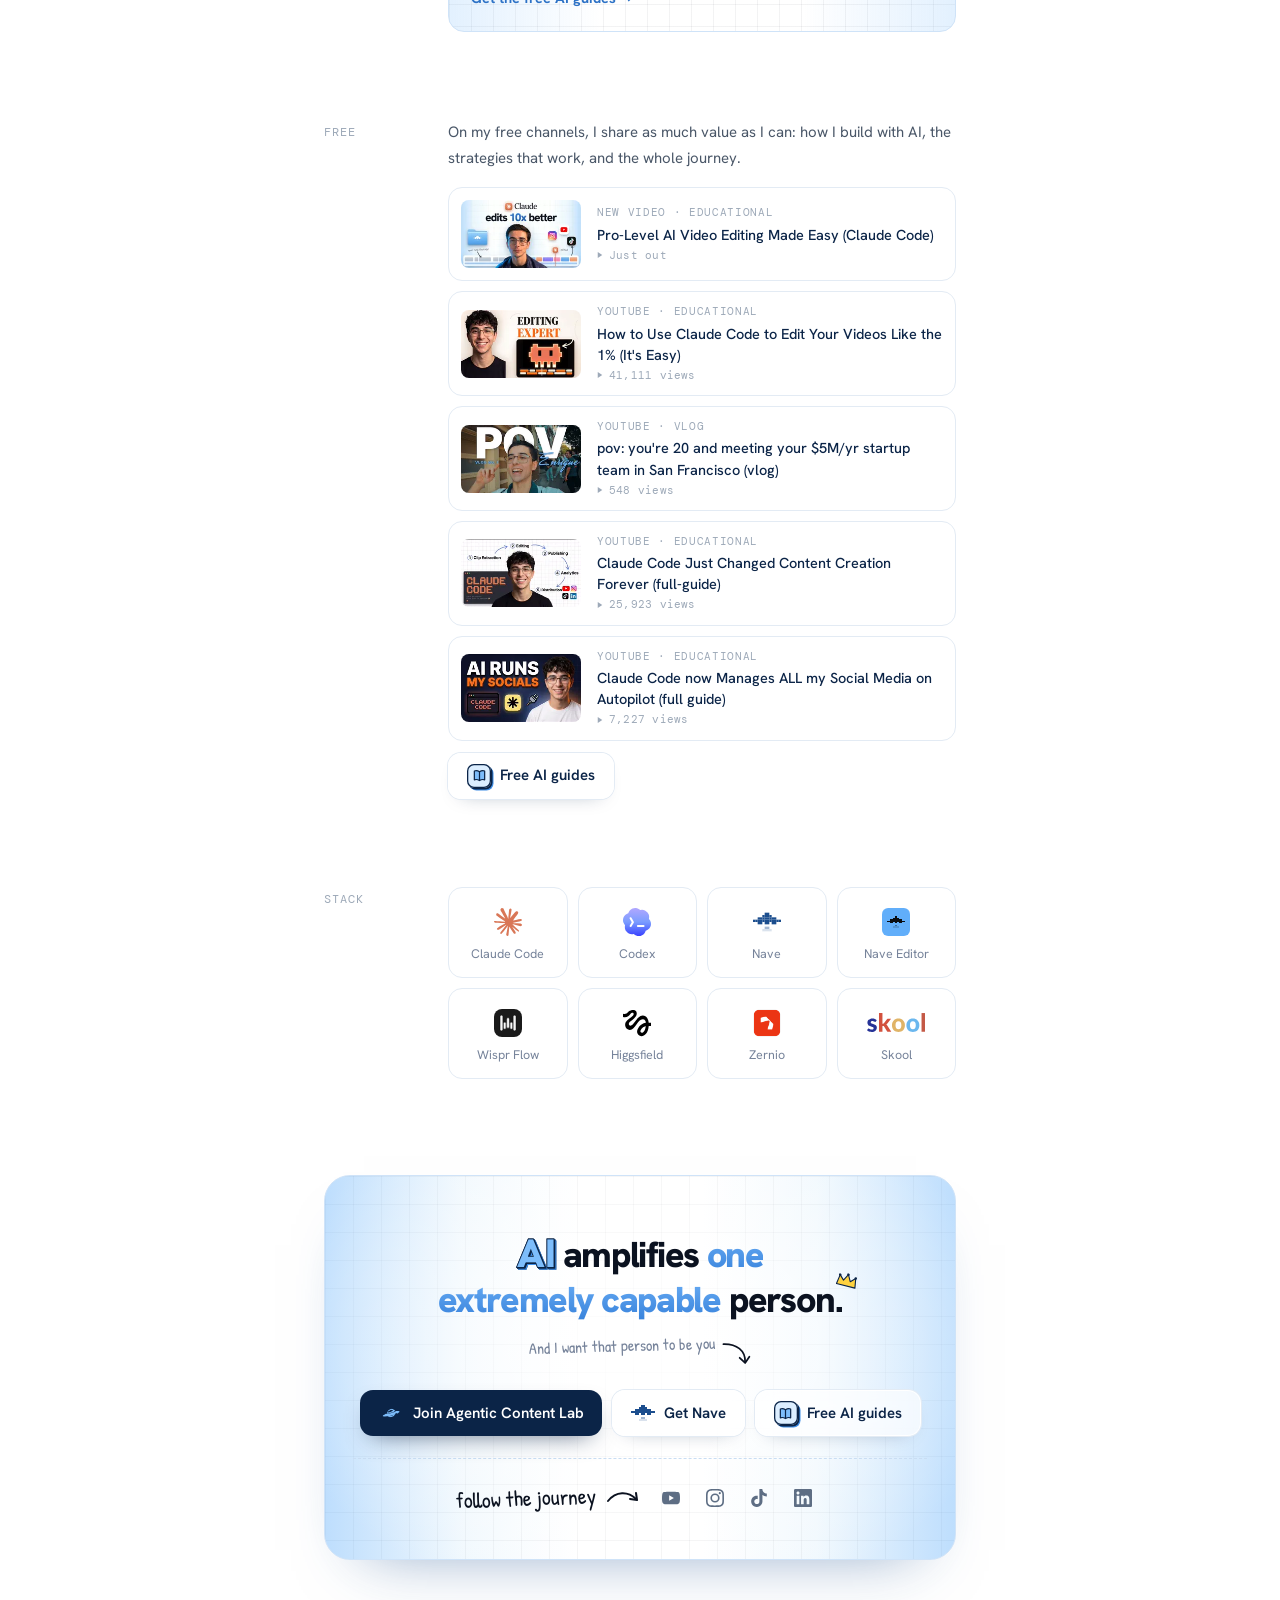
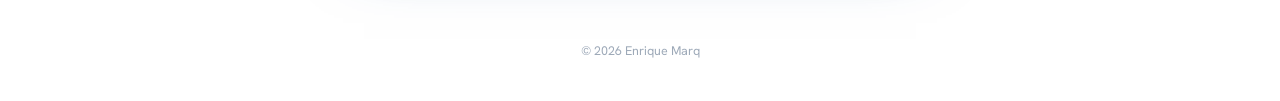
==== commit e8229ac8: "enriquemarq.com: Media row for the new AI editing video (PnyXmrJH8xE)" ====
--- a/index.html
+++ b/index.html
@@ -15,7 +15,9 @@
 <meta property="og:image:height" content="630">
 <meta name="twitter:card" content="summary_large_image">
 <meta name="theme-color" content="#E2F0FF">
-<link rel="icon" type="image/svg+xml" href="/assets/nave-mark.svg">
+<link rel="icon" href="/favicon.ico" sizes="48x48">
+<link rel="icon" type="image/svg+xml" href="/assets/favicon.svg">
+<link rel="apple-touch-icon" href="/assets/apple-touch-icon.png">
 <link rel="preload" href="/assets/fonts/hanken-grotesk-var.woff2" as="font" type="font/woff2" crossorigin>
 <style>
 @font-face{font-family:"Hanken Grotesk";src:url(/assets/fonts/hanken-grotesk-var.woff2) format("woff2");font-weight:100 900;font-display:swap}
@@ -255,22 +257,10 @@
 .close-card .acts{margin-top:20px}
 @media (max-width:640px){.close-card{padding:44px 18px 30px}.close h2{font-size:28px}.close-hand{font-size:20px}}
 .follow-close{justify-content:center;margin-top:22px;padding-top:18px;border-top:1px dashed #C9DDF3}
-/* Free resource tour (Nov 7): /free/<slug> opens this page, scrolls it top to bottom, then opens the resource card. Data: /assets/free/resources.json */
-.free-chip{position:fixed;left:50%;bottom:max(18px,env(safe-area-inset-bottom));z-index:40;transform:translateX(-50%);margin:0;height:48px;padding:0 18px 0 14px;white-space:nowrap}
-.free-chip[hidden]{display:none}
-.free-veil{position:fixed;inset:0;z-index:50;display:grid;place-items:center;padding:18px;background:rgba(11,36,71,.28);-webkit-backdrop-filter:blur(6px);backdrop-filter:blur(6px);opacity:0;transition:opacity .35s}
-.free-veil.on{opacity:1}
-.free-veil[hidden]{display:none}
-.free-card{position:relative;width:min(440px,100%);max-height:calc(100dvh - 36px);overflow:auto;padding:18px 18px 16px;border:1px solid var(--line);border-radius:20px;background:#fff;box-shadow:0 30px 70px -24px rgba(11,36,71,.55);text-align:center;transform:translateY(14px) scale(.98);transition:transform .45s cubic-bezier(.2,.8,.2,1)}
-.free-veil.on .free-card{transform:none}
-.free-card img{display:block;width:100%;height:auto;aspect-ratio:16/9;object-fit:cover;border-radius:12px;border:1px solid var(--line)}
-.free-card .kick{margin-top:16px}
-.free-card h2{margin:6px 0 0;font:850 24px/1.15 var(--sans);letter-spacing:-.03em;color:var(--dark)}
-.free-card p{margin:8px auto 0;max-width:30em;font-size:15.5px;line-height:1.55;color:var(--text)}
-.free-card .btn-main{display:flex;justify-content:center;width:100%;height:52px;margin-top:18px;font-size:16px}
-.free-keep{display:inline-flex;align-items:center;justify-content:center;min-height:46px;margin-top:6px;padding:0 14px;border:0;background:none;font:500 14.5px/1 var(--sans);color:var(--soft);cursor:pointer;text-decoration:underline;text-underline-offset:3px}
-.free-keep:hover{color:var(--ink)}
-@media (prefers-reduced-motion:reduce){.free-veil,.free-card{transition:none}}
+/* Free AI guides (Nov 7, v2): /free-ai-guides opens this page, scrolls fast to Building now and lights up the Free AI guides card. */
+@keyframes fg-pulse{0%{box-shadow:0 0 0 0 rgba(63,142,230,.55),0 18px 40px -18px rgba(63,142,230,.6)}70%{box-shadow:0 0 0 14px rgba(63,142,230,0),0 18px 40px -18px rgba(63,142,230,.6)}100%{box-shadow:0 0 0 0 rgba(63,142,230,0),0 18px 40px -18px rgba(63,142,230,.6)}}
+.card.guides.fg-on{border-color:var(--blue);outline:2px solid var(--blue);outline-offset:3px;box-shadow:0 0 0 6px rgba(125,189,251,.28),0 18px 40px -18px rgba(63,142,230,.6);animation:fg-pulse 1.1s ease-out 3}
+@media (prefers-reduced-motion:reduce){.card.guides.fg-on{animation:none}}
 </style>
 </head>
 <body>
@@ -358,14 +348,17 @@
     <!-- media:start (written by scripts/media.mjs from scripts/media.json; edit those, not this block) -->
     <div class="grp" id="vids-all">
       <ul class="vids">
-      <!-- one video held in scripts/media.json until it is public on YouTube -->
+      <li><a class="vid" href="https://www.youtube.com/watch?v=PnyXmrJH8xE">
+        <picture><source type="image/webp" srcset="assets/media/PnyXmrJH8xE.webp"><img src="assets/media/PnyXmrJH8xE.jpg" alt="" width="240" height="135" loading="lazy" decoding="async"></picture>
+        <span class="vid-t"><span class="kick">New video · Educational</span><b>Pro-Level AI Video Editing Made Easy (Claude Code)</b><span class="views"><svg viewBox="0 0 8 8" aria-hidden="true"><path d="M1 0l6 4-6 4z"/></svg>Just out</span></span>
+      </a></li>
       <li><a class="vid" href="https://www.youtube.com/watch?v=YWys7qhbylA">
         <picture><source type="image/webp" srcset="assets/media/YWys7qhbylA.webp"><img src="assets/media/YWys7qhbylA.jpg" alt="" width="240" height="135" loading="lazy" decoding="async"></picture>
-        <span class="vid-t"><span class="kick">YouTube · Educational</span><b>How to Use Claude Code to Edit Your Videos Like the 1% (It's Easy)</b><span class="views"><svg viewBox="0 0 8 8" aria-hidden="true"><path d="M1 0l6 4-6 4z"/></svg>40,867 views</span></span>
+        <span class="vid-t"><span class="kick">YouTube · Educational</span><b>How to Use Claude Code to Edit Your Videos Like the 1% (It's Easy)</b><span class="views"><svg viewBox="0 0 8 8" aria-hidden="true"><path d="M1 0l6 4-6 4z"/></svg>41,111 views</span></span>
       </a></li>
       <li><a class="vid" href="https://www.youtube.com/watch?v=Uh_XLEkkSRE">
         <picture><source type="image/webp" srcset="assets/media/Uh_XLEkkSRE.webp"><img src="assets/media/Uh_XLEkkSRE.jpg" alt="" width="240" height="135" loading="lazy" decoding="async"></picture>
-        <span class="vid-t"><span class="kick">YouTube · Vlog</span><b>pov: you're 20 and meeting your $5M/yr startup team in San Francisco (vlog)</b><span class="views"><svg viewBox="0 0 8 8" aria-hidden="true"><path d="M1 0l6 4-6 4z"/></svg>545 views</span></span>
+        <span class="vid-t"><span class="kick">YouTube · Vlog</span><b>pov: you're 20 and meeting your $5M/yr startup team in San Francisco (vlog)</b><span class="views"><svg viewBox="0 0 8 8" aria-hidden="true"><path d="M1 0l6 4-6 4z"/></svg>548 views</span></span>
       </a></li>
       <li><a class="vid" href="https://www.youtube.com/watch?v=GSnKzuy-byk">
         <picture><source type="image/webp" srcset="assets/media/GSnKzuy-byk.webp"><img src="assets/media/GSnKzuy-byk.jpg" alt="" width="240" height="135" loading="lazy" decoding="async"></picture>
@@ -373,7 +366,7 @@
       </a></li>
       <li><a class="vid" href="https://www.youtube.com/watch?v=64TTSZcSR9c">
         <picture><source type="image/webp" srcset="assets/media/64TTSZcSR9c.webp"><img src="assets/media/64TTSZcSR9c.jpg" alt="" width="240" height="135" loading="lazy" decoding="async"></picture>
-        <span class="vid-t"><span class="kick">YouTube · Educational</span><b>Claude Code now Manages ALL my Social Media on Autopilot (full guide)</b><span class="views"><svg viewBox="0 0 8 8" aria-hidden="true"><path d="M1 0l6 4-6 4z"/></svg>7,222 views</span></span>
+        <span class="vid-t"><span class="kick">YouTube · Educational</span><b>Claude Code now Manages ALL my Social Media on Autopilot (full guide)</b><span class="views"><svg viewBox="0 0 8 8" aria-hidden="true"><path d="M1 0l6 4-6 4z"/></svg>7,227 views</span></span>
       </a></li>
       </ul>
       <a class="btn btn-glass more" href="https://getnave.app/guides/"><span class="gico" aria-hidden="true"><svg viewBox="0 0 16 16"><path d="M2.5 3.2c1.8-.6 3.6-.4 5.5.8 1.9-1.2 3.7-1.4 5.5-.8v9.4c-1.8-.6-3.6-.4-5.5.8-1.9-1.2-3.7-1.4-5.5-.8z"/><path d="M8 4v9.4"/></svg></span>Free AI guides</a>
@@ -445,52 +438,28 @@
 })();
 </script>
 <script>
-// Free resource tour (Nov 7). /free/<slug> lands here as /?free=<slug> (/free alone: ?free=latest, the newest).
-// A short top-to-bottom tour pauses on who he is, then the resource card opens. Any wheel, touch, key or click stops it
-// at once and leaves the chip to open the card. Reduced motion: no scrolling, the card opens straight away.
+// Free AI guides (Nov 7, v2). /free-ai-guides lands here as /?free=guides (the old /free links too).
+// One fast eased scroll (~1.2 s) to Building now, then the Free AI guides card lights up: a blue ring, three soft pulses, and it stays.
+// Any wheel, touch, key or click during the scroll stops it where it is. Reduced motion: it jumps there at once.
 (function(){
-  var q=new URLSearchParams(location.search).get('free'); if(!q) return;
-  fetch('/assets/free/resources.json').then(function(r){return r.json()}).then(function(list){
-    var res=q==='latest'?list[0]:(list.filter(function(x){return x.slug===q})[0]||list[0]); if(!res) return;
-    var esc=function(s){return String(s).replace(/&/g,'&amp;').replace(/</g,'&lt;').replace(/"/g,'&quot;')};
-    var chip=document.createElement('button');chip.type='button';chip.className='btn btn-glass free-chip';
-    chip.innerHTML='<span class="gico" aria-hidden="true"><svg viewBox="0 0 16 16"><path d="M2.5 3.2c1.8-.6 3.6-.4 5.5.8 1.9-1.2 3.7-1.4 5.5-.8v9.4c-1.8-.6-3.6-.4-5.5.8-1.9-1.2-3.7-1.4-5.5-.8z"/><path d="M8 4v9.4"/></svg></span><span>Skip to the free guide</span>';
-    var veil=document.createElement('div');veil.className='free-veil';veil.hidden=true;
-    veil.innerHTML='<div class="free-card" role="dialog" aria-modal="true" aria-labelledby="free-t">'+
-      '<img width="'+res.imgWidth+'" height="'+res.imgHeight+'" alt="'+esc(res.alt)+'">'+
-      '<span class="kick">'+esc(res.kick)+'</span><h2 id="free-t">'+esc(res.title)+'</h2><p>'+esc(res.line)+'</p>'+
-      '<a class="btn btn-main"><span class="lab" aria-hidden="true"></span>'+esc(res.cta)+'</a>'+
-      '<button class="free-keep" type="button">Keep exploring</button></div>';
-    veil.querySelector('img').setAttribute('src',res.img);veil.querySelector('.btn-main').setAttribute('href',res.href);
-    document.body.appendChild(chip);document.body.appendChild(veil);
-    var cta=veil.querySelector('.btn-main'),keep=veil.querySelector('.free-keep'),last=null;
-    var root=document.documentElement,running=true,raf=0,timer=0,was=root.style.scrollBehavior;
-    var open=function(){stop();chip.hidden=true;last=document.activeElement;veil.hidden=false;requestAnimationFrame(function(){veil.classList.add('on')});cta.focus({preventScroll:true})};
-    var close=function(){veil.classList.remove('on');setTimeout(function(){veil.hidden=true},300);chip.hidden=false;chip.lastChild.textContent='The free guide';if(last&&last.focus)last.focus({preventScroll:true})};
-    chip.addEventListener('click',open);keep.addEventListener('click',close);
-    veil.addEventListener('click',function(e){if(e.target===veil)close()});
-    document.addEventListener('keydown',function(e){if(!veil.hidden&&e.key==='Escape')close()});
-    function stop(){if(!running)return;running=false;cancelAnimationFrame(raf);clearTimeout(timer);root.style.scrollBehavior=was;
-      ['wheel','touchstart','keydown','pointerdown'].forEach(function(t){removeEventListener(t,interrupt,true)});
-      if(veil.hidden)chip.lastChild.textContent='Open the free guide'}
-    function interrupt(e){if(e.target&&e.target.closest&&(e.target.closest('.free-chip')||e.target.closest('.free-veil')))return;stop()}
-    if(matchMedia('(prefers-reduced-motion: reduce)').matches){open();return}
-
-    // the tour: stops on his photo and line, About, Building now, Free, and the ONE PERSON close
+  if(!new URLSearchParams(location.search).get('free')) return;
+  var card=document.querySelector('.card.guides'); if(!card) return;
+  var root=document.documentElement,was=root.style.scrollBehavior,running=true,raf=0;
+  var light=function(){card.classList.add('fg-on')};
+  var target=function(){var r=card.getBoundingClientRect(),max=root.scrollHeight-innerHeight;
+    return Math.max(0,Math.min(max,r.top+scrollY-Math.max(16,(innerHeight-r.height)/2)))};
+  var stop=function(){if(!running)return;running=false;cancelAnimationFrame(raf);root.style.scrollBehavior=was;
+    ['wheel','touchstart','keydown','pointerdown'].forEach(function(t){removeEventListener(t,stop,true)})};
+  var go=function(){
+    if(matchMedia('(prefers-reduced-motion: reduce)').matches){root.style.scrollBehavior='auto';scrollTo(0,target());root.style.scrollBehavior=was;light();return}
     root.style.scrollBehavior='auto';
-    var stops=[['header.top',0,900],['#about',1300,900],['#building',1100,800],['#free',1100,800],['.close',1300,1100]];
-    var targetY=function(sel){var el=document.querySelector(sel);if(!el)return 0;var max=root.scrollHeight-innerHeight;
-      var y=sel==='header.top'?0:el.getBoundingClientRect().top+scrollY-Math.max(24,(innerHeight-el.offsetHeight)/2);return Math.max(0,Math.min(max,y))};
-    var ease=function(t){return t<.5?4*t*t*t:1-Math.pow(-2*t+2,3)/2};
-    ['wheel','touchstart','keydown','pointerdown'].forEach(function(t){addEventListener(t,interrupt,{capture:true,passive:true})});
-    var i=0;
-    function next(){if(!running)return;if(i>=stops.length){open();return}
-      var s=stops[i++],from=scrollY,to=targetY(s[0]),dur=s[1],t0=0;
-      if(!dur||Math.abs(to-from)<4){timer=setTimeout(next,s[2]);return}
-      (function step(ts){if(!running)return;if(!t0)t0=ts;var p=Math.min(1,(ts-t0)/dur);scrollTo(0,from+(to-from)*ease(p));
-        if(p<1)raf=requestAnimationFrame(step);else timer=setTimeout(next,s[2])})(performance.now())}
-    scrollTo(0,0);(document.fonts&&document.fonts.ready?document.fonts.ready:Promise.resolve()).then(function(){timer=setTimeout(next,250)});
-  }).catch(function(){});
+    ['wheel','touchstart','keydown','pointerdown'].forEach(function(t){addEventListener(t,stop,{capture:true,passive:true})});
+    var from=scrollY,to=target(),dur=1200,t0=0,ease=function(t){return 1-Math.pow(1-t,3)};
+    (function step(ts){if(!running)return;if(!t0)t0=ts;var p=Math.min(1,(ts-t0)/dur);scrollTo(0,from+(to-from)*ease(p));
+      if(p<1)raf=requestAnimationFrame(step);else{stop();light()}})(performance.now());
+    setTimeout(light,dur+50); // lights up even if they stopped the scroll on the way
+  };
+  (document.fonts&&document.fonts.ready?document.fonts.ready:Promise.resolve()).then(function(){setTimeout(go,150)});
 })();
 </script>
 </body>
